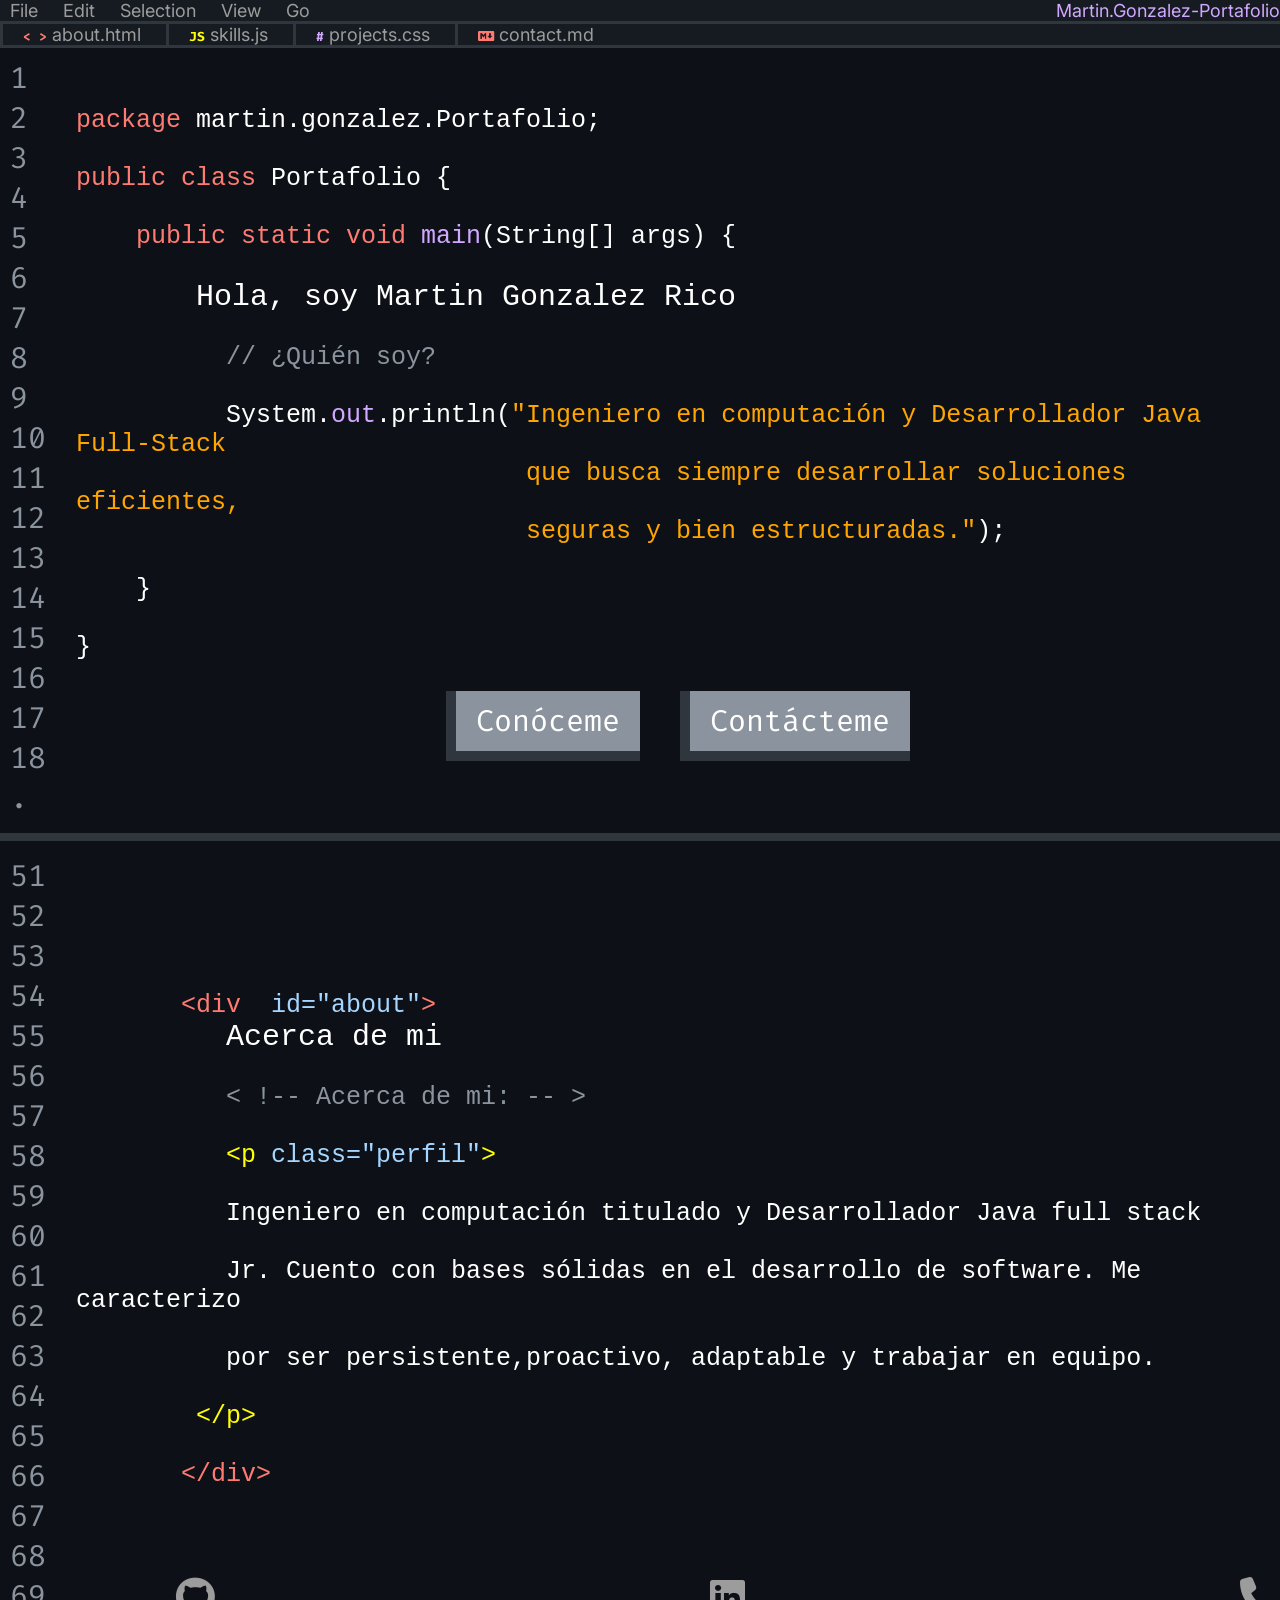
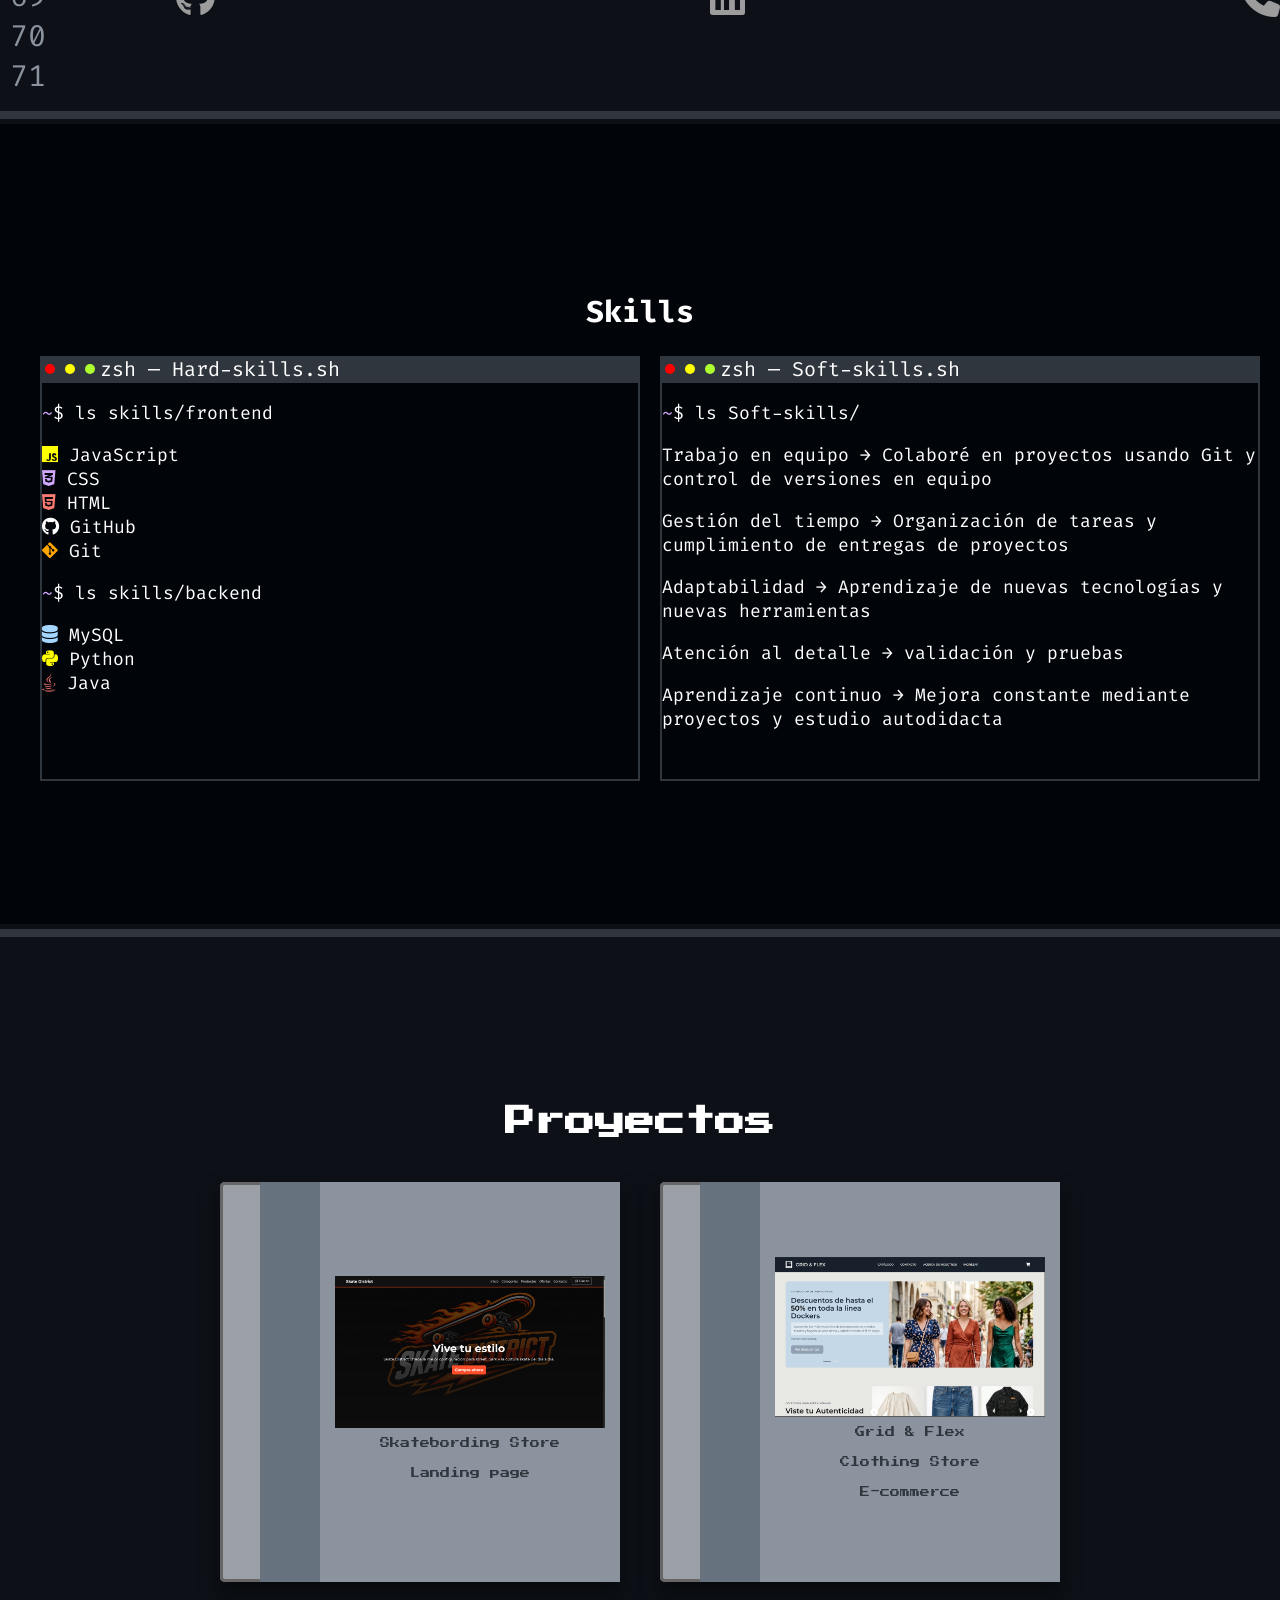
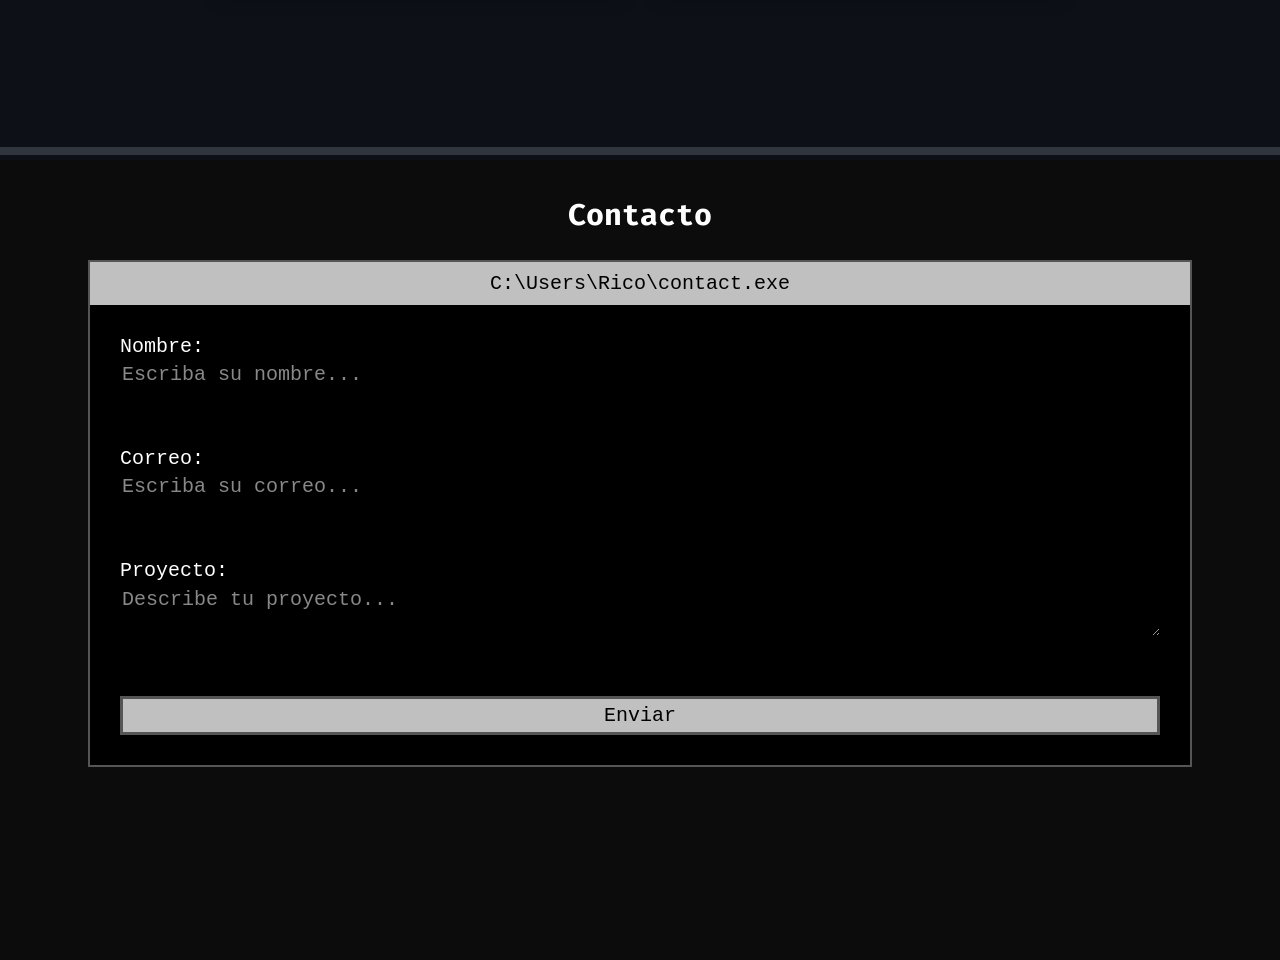
==== index.html @ 01960fcd "Link" ====
<!doctype html>
<html lang="en">

<head>
  <meta charset="UTF-8" />
  <meta name="viewport" content="width=device-width, initial-scale=1.0" />
  <title>Portafolio - Martin</title>
  <link href="https://fonts.googleapis.com/css2?family=Inter:wght@400;600&family=Fira+Code:wght@400;500&display=swap"
    rel="stylesheet" />
  <link href="https://fonts.googleapis.com/css2?family=Press+Start+2P&family=VT323&display=swap" rel="stylesheet" />
  <link rel="stylesheet" href="https://cdnjs.cloudflare.com/ajax/libs/font-awesome/6.5.0/css/all.min.css" />
  <link rel="stylesheet" href="CSS/styles.css" />
</head>

<body>
  <header>
    <div class="headerTop">
      <div class="header">
        <span> File </span>
        <span> Edit </span>
        <span> Selection </span>
        <span> View </span>
        <span> Go </span>
      </div>
      <div>
        <span class="name"> Martin.Gonzalez-Portafolio </span>
      </div>
    </div>
    <nav>
      <a href="#about"> <span class="reservadas">&lt &gt</span> about.html</a>
      <a href="#skill"> <span class="yellow">JS</span> skills.js</a>
      <a href="#project"> <span class="function">#</span> projects.css</a>
      <a href="#contact"><span class="reservadas"><i class="fa-brands fa-markdown"></i></span>
        contact.md</a>
    </nav>
  </header>
  <main>
    <!-- sección de acerca de mi -->
    <section class=" html">
      <div class="numero">
        1<br />2<br />3<br />4<br />5<br />6<br />7<br />8<br />9<br />10<br />11<br />12<br />13<br />14<br />15<br />16<br />17<br />18<br />.<br />
      </div>
      <div >
        <pre>


<span class="reservadas">package </span>martin.gonzalez.Portafolio;

<span class="reservadas">public class </span>Portafolio {

    <span class="reservadas">public static void</span><span class="function"> main</span>(String[] args) {

        <span class="titulo">Hola, soy Martin Gonzalez Rico</span>

          <span class="comentarios ">// ¿Quién soy?</span>

          System.<span class="function">out</span>.println(<span class="naranja">"Ingeniero en computación y Desarrollador Java Full-Stack 
                              que busca siempre desarrollar soluciones eficientes,
                              seguras y bien estructuradas."</span>);

    }
    
}
        </pre>
        <div class="btnContainer">
          <a href="#about" class="btn">Conóceme</a>
          <a href="#contact" class="btn">Contácteme</a>
        </div>
      </div>
    </section>
    <hr />
    <section id="about" class=" html">
      <div class="numero">
        51<br />52<br />53<br />54<br />55<br />56<br />57<br />58<br />59<br />60<br />61<br />62<br />63<br />64<br />65<br />66<br />67<br />68
        <br />69<br />70<br />71
      </div>
      <div >
        <pre>





      <span class="reservadas"> &ltdiv </span><span class="remarcados"> id="about"</span><span class="reservadas">&gt</span>
          <span class="titulo">Acerca de mi</span>

          <span class="comentarios ">&lt !-- Acerca de mi: -- &gt</span>

          <span class="yellow">&ltp</span> <span class="remarcados">class="perfil"</span><span class="yellow">&gt</span>

          Ingeniero en computación titulado y Desarrollador Java full stack

          Jr. Cuento con bases sólidas en el desarrollo de software. Me caracterizo 

          por ser persistente,proactivo, adaptable y trabajar en equipo.

        <span class="yellow">&lt/p&gt</span>

      <span class="reservadas"> &lt/div&gt</span></p>
      </pre>

        <div class="redSocial">
          <a href="https://github.com/MartinGR3" target="_blank"><i class="fa-brands fa-github"></i></a>
          <a href="https://www.linkedin.com/in/martin-gonzalez-rico/" target="_blank"><i class="fa-brands fa-linkedin"></i></a>
          <a href="#"><i class="fa-solid fa-phone"></i></a>
        </div>
      </div>
    </section>
    <hr />
    <section id="skill" class=" skills">
      <h2>Skills</h2>
      <div class="terminal">
        <div>
          <div class="pestaña">
            <div class="dot red"></div>
            <div class="dot yell"></div>
            <div class="dot green"></div>
            <p>zsh — Hard-skills.sh</p>
          </div>

          <div class="contenido">
            <p><span class="function">~</span>$ ls skills/frontend</p>
            <div>
              <i class="fa-brands fa-js yellow"></i> JavaScript <br />
              <i class="fa-brands fa-css3-alt function"></i> CSS <br />
              <i class="fa-brands fa-html5 reservadas"></i> HTML <br />
              <i class="fa-brands fa-github"></i> GitHub <br />
              <i class="fa-brands fa-git-alt naranja"></i> Git
            </div>

            <p><span class="function">~</span>$ ls skills/backend</p>
            <i class="fa-solid fa-database remarcados"></i> MySQL <br />
            <i class="fa-brands fa-python yellow"></i> Python <br />
            <i class="fa-brands fa-java reservadas"></i> Java
          </div>
        </div>

        <div>
          <div class="pestaña">
            <div class="dot red"></div>
            <div class="dot yell"></div>
            <div class="dot green"></div>
            <p>zsh — Soft-skills.sh</p>
          </div>
          <div class="contenido">
            <p><span class="function">~</span>$ ls Soft-skills/</p>
            <p>
              Trabajo en equipo → Colaboré en proyectos usando Git y control
              de versiones en equipo
            </p>
            <p>
              Gestión del tiempo → Organización de tareas y cumplimiento de
              entregas de proyectos
            </p>
            <p>
              Adaptabilidad → Aprendizaje de nuevas tecnologías y nuevas
              herramientas
            </p>
            <p>Atención al detalle → validación y pruebas</p>
            <p>
              Aprendizaje continuo → Mejora constante mediante proyectos y
              estudio autodidacta
            </p>
          </div>
        </div>
      </div>
    </section>
    <hr>
    <section id="project" class=" project">
      <h2>Proyectos</h2>
      <div class="cards">
        <a href="https://github.com/JulioSMorfin/hackathon_sala3.git" target="_blank" class="card">
          <div class="bloque"></div>
          <div class="bloque colorgris"></div>
          <div class="bloque bloquegris">
            <img src="pictures/Hackathon.png" alt="imagen de Hackathon" />
            <p>Skatebording Store</p>
            <p>Landing page</p>
          </div>
        </a>
        <a href="https://github.com/DanteSinencio/Grid-Flex-Clothing-Store.git" target="_blank" class="card">
          <div class="bloque"></div>
          <div class="bloque colorgris"></div>
          <div class="bloque bloquegris">
            <img src="pictures/GridFlex.png" alt="imagen de Hackathon" />
            <p>Grid & Flex</p>
            <p>Clothing Store</p>
            <p>E-commerce</p>
          </div>
        </a>
      </div>
    </section>
    <hr>
    <section id="contact" class="contacto">
      <h2>Contacto</h2>
      <form>
        <fieldset class="form">
          <div>
            <label for="nombre">Nombre:</label>
            <input type="text" placeholder="Escriba su nombre..." name="nombre" />
          </div>
          <div>
            <label for="correo">Correo:</label>
            <input type="email" name="correo" placeholder="Escriba su correo..." />
          </div>
          <div>
            <label for="proyectoinput">Proyecto:</label>
            <textarea name="proyectoinput" placeholder="Describe tu proyecto..."></textarea>
          </div>
          <div>
            <button type="submit" class="btn-terminal">Enviar</button>
          </div>
        </fieldset>
      </form>
    </section>
  </main>
</body>

</html>
---- CSS/styles.css ----
:root{
    --fondoPrincipal:#010409;
    --fondoEditor:#0d1117;
    --navegacion:#161b22;
    --bordes:#30363d;
    --acento:#58a6ff;
    --palabrasRemarcadas:#a5d6ff;
    --palabrasReservadas: #ff7b72;
    --funciones:#d2a8ff;
    --comentarios:#8b949e;
    --tipoVideojuego: 'Press Start 2P', cursive;
    --tipoConsola:'Fira Code', monospace;
}
html {
  box-sizing: border-box;
  font-size: 62.5%;
  scroll-behavior: smooth;
}
*,
*::before,
*::after {
  box-sizing: inherit;
}
body{
    background-color: var(--fondoPrincipal);
    font-family: 'Inter', sans-serif;
    margin: 0;
}

header{
    position: sticky;
    top: 0;           
    width: 100%;
    z-index: 1000;
    background-color: var(--navegacion);
    color: rgb(156, 156, 156);
    font-size: 1.8rem;

    animation: headerEntrada 0.6s ease;
}

@keyframes headerEntrada{
    from{
        opacity: 0;
        transform: translateY(-2rem);
    }
    to{
        opacity: 1;
        transform: translateY(0);
    }
}
a{
    color: rgb(156, 156, 156);
    text-decoration: none;
}
hr{
    border: none;
    height: 0.5rem;
    background-color: var(--bordes);
}
pre{
    font-size: 2.5rem;
    margin: 0;
    white-space: pre-wrap;   /* permite saltos de línea */
    word-break: break-word;  /* rompe palabras largas */
    overflow-x: auto;        /* scroll horizontal si es necesario */
}
nav{
    border-bottom:0.3rem solid var(--bordes) ;
}
nav a{
    padding: 0.3rem 2rem;
    border-left: 0.3rem solid var(--bordes);
    position: relative;
    transition: background 0.3s, color 0.3s;
}
nav a:hover{
    background-color: rgba(255,255,255,0.05);
    color: white;
}
nav a::after{
    content: "";
    position: absolute;
    left: 0;
    bottom: 0;
    width: 0%;
    height: 0.1rem;
    background-color: var(--funciones);
    transition: width 0.3s ease;
}
h2{
    font-size: 3rem;
}
nav a:hover::after{
    width: 100%;
}

main{
    background-color: var(--fondoEditor);
    font-family: var(--tipoConsola);
    color: white;
    margin-top: 0;
    font-size: 1rem;
}
img{
    width: 30rem;
    height: 30rem;
}
hr{
    background-color: var(--bordes);
    padding: 0.4rem;
}
.headerTop{
    display: flex;
    justify-content: space-between;
    border-bottom: 0.3rem solid var(--bordes);
}
.header span{
    padding: 1rem;
}
.name{
    color: var(--funciones);
}
nav .yellow,
nav .function,
nav .reservadas{
    font-family: var(--tipoConsola);
    font-weight: 800;
    font-size: 1.3rem;
}
.yellow{
    color: yellow;
}
.function{
    color: var(--funciones);
}
.reservadas{
    color: var(--palabrasReservadas);
}
.remarcados{
    color: var(--palabrasRemarcadas);
}
.comentarios{
    color: var(--comentarios);
}
.naranja{
    color: orange;
}
.dot { 
    width: 1rem; 
    height: 1rem; 
    border-radius: 50%;
    padding: 0.3rem; 
    margin: 0.5rem;
}
.red{
    background-color: red;
}
.yell{
    background-color: yellow;
}
.green{
    background-color: greenyellow;
}
.colorgris{
    background-color: #66727e;
}

.html{
    display: flex;
    font-family: var(--tipoConsola);
}
.numero{
    color: var(--comentarios);
    font-size: 3rem;
    padding: 1rem;
    margin: 0 2rem 0 0;
}
.project,
.skills,
.terminal{
    display: flex;
    align-items: center;
    justify-content: center;
}
.skills{
    background-color: var(--fondoPrincipal);
    flex-direction: column;
    height: 80rem;
}
.pestaña{
    display: flex;
    align-items: center; 
    font-size: 2rem;
    background-color: var(--bordes);
    width: 60rem;
    height: 2.5rem;
    margin-left: 2rem;
}
.contenido{
    font-size: 1.8rem;
    border: 0.2rem solid var(--bordes);
    width: 60rem;
    height: 40rem;
    margin-left: 2rem;
}
.titulo{
    font-size: 3rem;
}
.project p{
    color: var(--bordes);
}
.project{
    font-family: var(--tipoVideojuego);
    height: 80rem;
    flex-direction: column;
}
.bloque{
    width: 10%;
    height: 100%;
}
.colorgris {
    width: 15%;
}
.bloquegris img {
    width: 90%;
    height: auto;
    object-fit: cover;
}
.bloquegris{
    background-color: var(--comentarios);
        width: 75%;
    display: flex;
    flex-direction: column;
    align-items: center;
    justify-content: center;
}
.bloque p{
    font-size: 1rem;
    text-align: center;
}
.btnContainer{
    display: flex;
    justify-content: center;
}
.btn{
    margin: 0 2rem;
    font-size: 3rem;
    background-color: var(--comentarios);
    border-bottom:1rem solid var(--bordes);
    border-left: 1rem solid var(--bordes);
    color: white;
    padding: 1rem 2rem;
    text-decoration: none;
}
/* Contenedor general */
.contacto {
    display: flex;
    height: 80rem;
    flex-direction: column;
    align-items: center;
    background: #0c0c0c;
    padding: 1rem;
    margin: 0;
}

/* Ventana tipo CMD */
.form {
    background: #000;
    border: 0.2rem solid #555;
    width: 40rem;
    padding: 0;
    font-family: Consolas, monospace;
    margin: 0;
}

/* Barra superior tipo ventana */
.form::before {
    content: "C:\\Users\\Rico\\contact.exe";
    display: block;
    background: #c0c0c0;
    color: black;
    padding: 1rem 40rem;
    font-size: 2rem;
}

/* Contenido interno */
.form div {
    display: flex;
    flex-direction: column;
    padding: 3rem 3rem;
    margin: 0;
}

/* Labels como prompt */
.form label {
    color: #fff;
    font-size: 2rem;
    margin-bottom: 0.4rem;
}

/* Inputs */
.form input,
.form textarea {
    background: black;
    border: none;
    color: #fff;
    font-family: Consolas, monospace;
    font-size: 2rem;
    outline: none;
}

/* Cursor blanco */
.form input,
.form textarea {
    caret-color: #fff;
}

/* Placeholder gris */
.form input::placeholder,
.form textarea::placeholder {
    color: #888;
}

/* Botón estilo CMD */
.btn-terminal {
    background: #c0c0c0;
    color: black;
    border: 0.3rem solid #555;
    padding: 0.5rem 10rem;
    font-family: Consolas, monospace;
    cursor: pointer;
    font-size: 2rem;
  
}

/* Hover clásico */
.btn-terminal:hover {
    background: #a0a0a0;
}

.card {
    display: flex;
    width: min(50%, 40rem);
    aspect-ratio: 1 / 1; /* mantiene forma cuadrada */
    margin: 2rem;
    background-color: #9aa0a6;
    border-radius: 0.5rem;
    box-shadow: 
        inset 0 0 0 0.3rem #666,
        0 1rem 2rem rgba(0,0,0,0.5);
    transition: transform 0.3s ease, box-shadow 0.3s ease;
}

.card:hover {
    transform: translateY(-1rem) scale(1.02);
}

.cards{
    display: flex;
    justify-content: center;
}
.card div:nth-child(2){
    display: flex;
    flex-direction: column;
    align-items: center;
    justify-content: flex-start;
}

.redSocial{
    display: flex;
    font-size: 4rem;
    justify-content: space-between;
}
.redSocial a{
    margin-left: 10rem;
}
/* Tablets */
@media (max-width: 1024px) {

    .cards {
        flex-wrap: wrap;
    }

    .card {
        width: 55%;
        margin: 2rem auto;
    }

    .skills,
    .project,
    .contacto {
        height: auto;
        padding: 2rem 0;
    }

    .contenido,
    .pestaña {
        width: 90%;
    }
}

/* Celulares */
@media (max-width: 768px) {

    html {
        font-size: 55%;
    }

    nav {
        display: flex;
        flex-direction: column;
    }

    nav a {
        border-left: none;
        border-bottom: 0.2rem solid var(--bordes);
        text-align: center;
    }
    .contenido{
        font-size: 1.5rem;
    }

    .headerTop {
        flex-direction: column;
        align-items: center;
    }

    .cards {
        flex-direction: column;
        align-items: center;
    }

    .card {
        width: 40%;
        aspect-ratio: 1 / 1;
    }

    .bloque {
        width: 8%;
    }

    .colorgris {
        width: 12%;
    }

    .bloquegris {
        width: 80%;
    }

    img {
        width: 100%;
        height: auto;
    }

    .form {
        width: min(50%, 40rem);;
    }

    .form::before {
        padding: 1rem;
        font-size: 1.4rem;
        text-align: center;
    }

    .btn-terminal {
        width: 100%;
        padding: 1rem;
    }

    .redSocial {
        flex-direction: column;
        align-items: center;
    }

    .redSocial a {
        margin: 1rem 0;
    }
    pre {
        font-size: 1.4rem;
        padding: 1rem;
    }

    .numero {
        display: none; /* opcional: ocultar números en móvil */
    }
}

/* Pantallas muy pequeñas */
@media (max-width: 480px) {
    html {
        font-size: 50%;
    }

    h2 {
        font-size: 2.2rem;
    }
    .titulo {
        font-size: 2.2rem;
    }
}
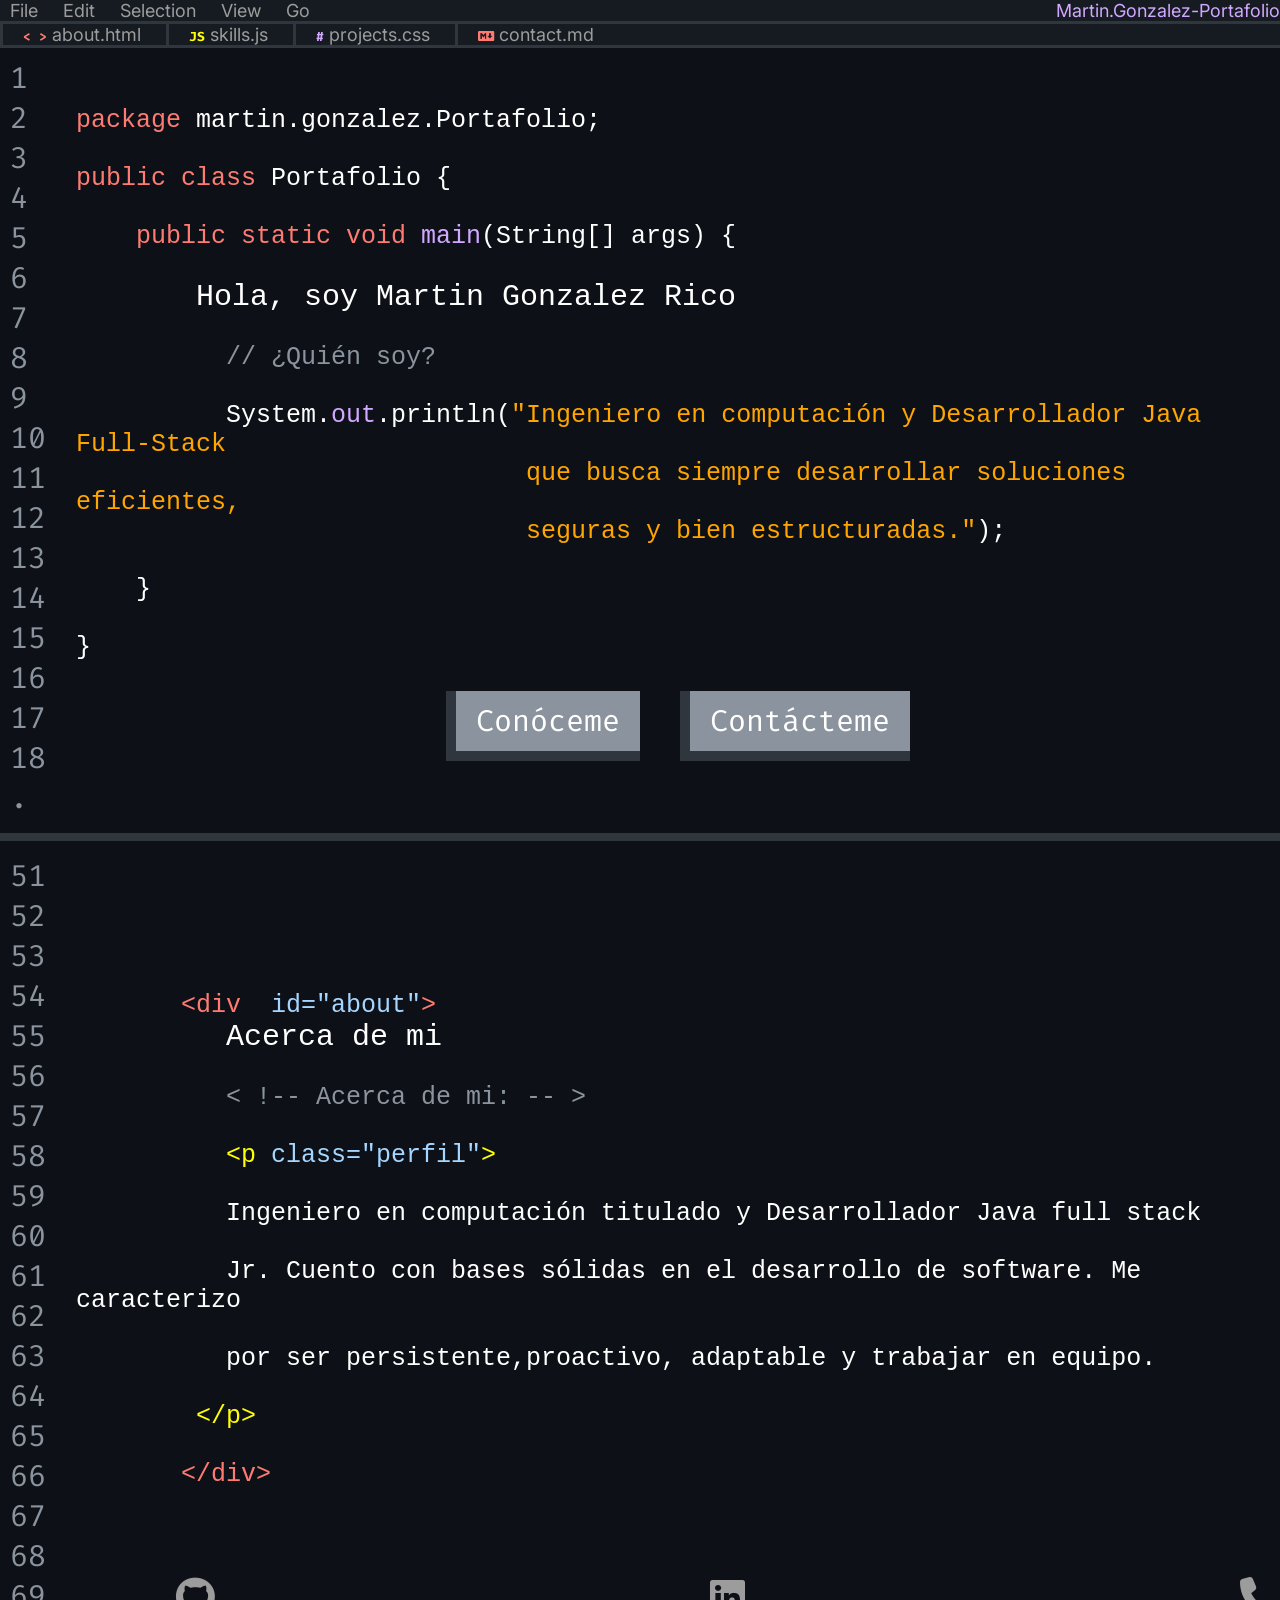
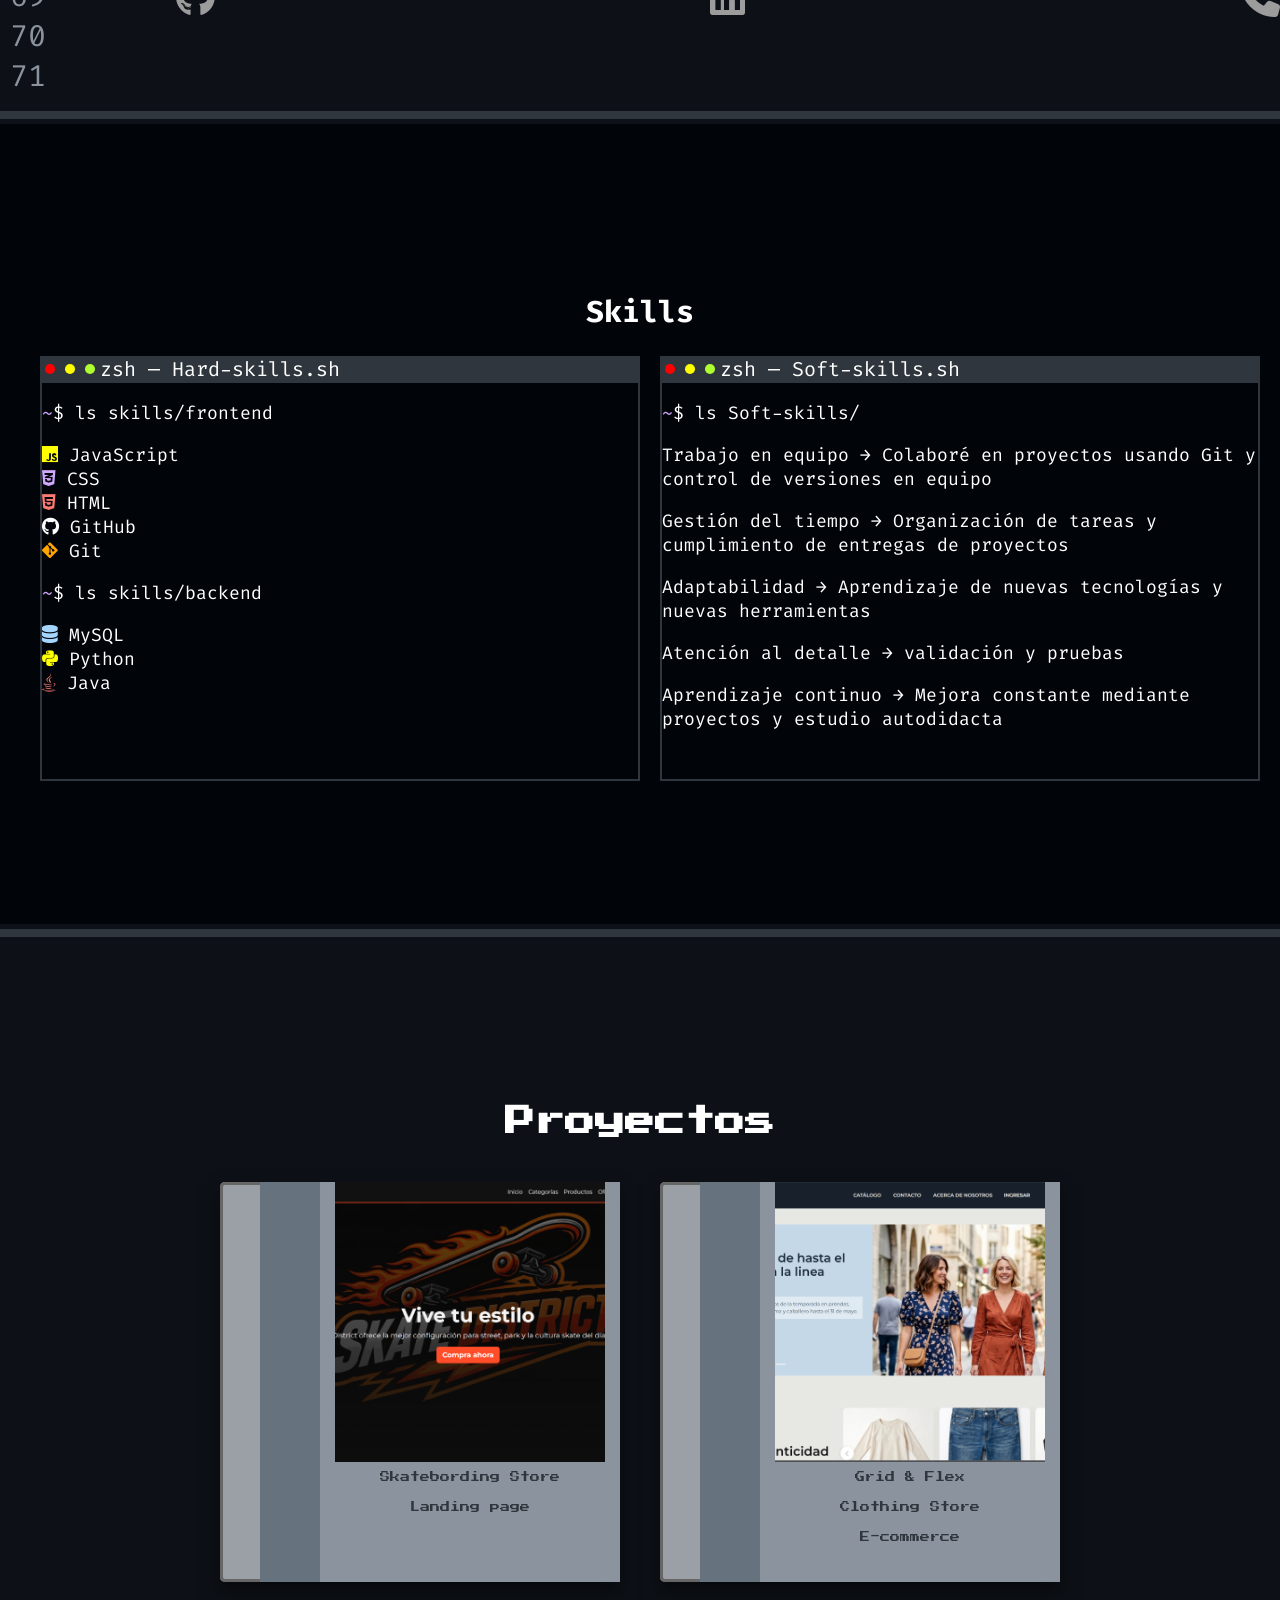
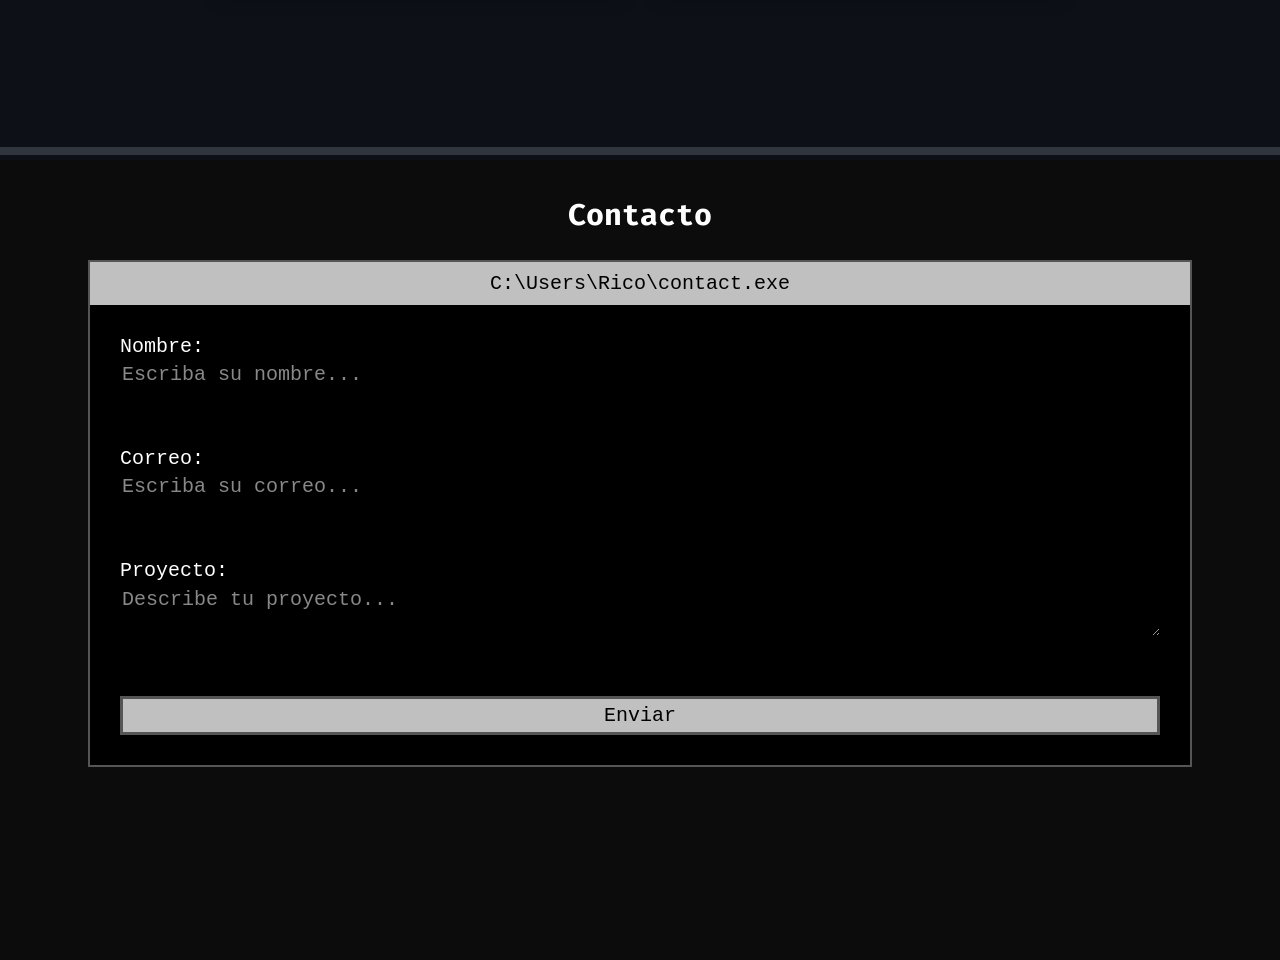
==== commit ad708bbe: "Correcciones en card" ====
--- a/index.html
+++ b/index.html
@@ -169,7 +169,7 @@
     <section id="project" class=" project">
       <h2>Proyectos</h2>
       <div class="cards">
-        <a href="https://github.com/JulioSMorfin/hackathon_sala3.git" target="_blank" class="card">
+        <a href="https://juliosmorfin.github.io/hackathon_sala3/" target="_blank" class="card">
           <div class="bloque"></div>
           <div class="bloque colorgris"></div>
           <div class="bloque bloquegris">
--- a/CSS/styles.css
+++ b/CSS/styles.css
@@ -102,10 +102,6 @@
     margin-top: 0;
     font-size: 1rem;
 }
-img{
-    width: 30rem;
-    height: 30rem;
-}
 hr{
     background-color: var(--bordes);
     padding: 0.4rem;
@@ -224,16 +220,16 @@
 }
 .bloquegris img {
     width: 90%;
-    height: auto;
+    height: 70%;
     object-fit: cover;
 }
 .bloquegris{
     background-color: var(--comentarios);
-        width: 75%;
+    width: 75%;
     display: flex;
     flex-direction: column;
     align-items: center;
-    justify-content: center;
+    justify-content: flex-start; 
 }
 .bloque p{
     font-size: 1rem;
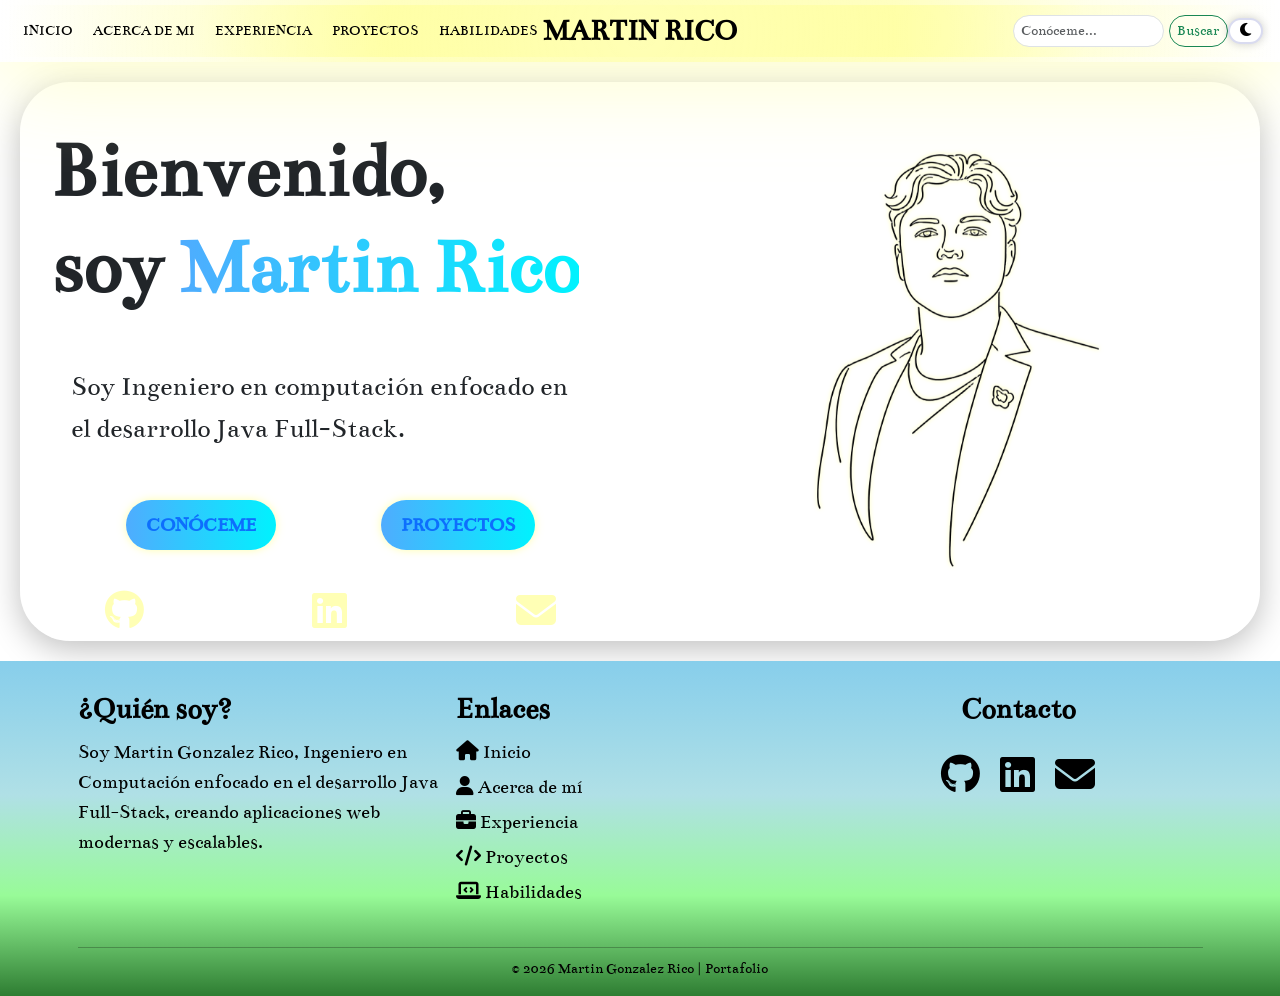
==== commit 63a3cef5: "Portafolio dia-Noche" ====
--- a/index.html
+++ b/index.html
@@ -4,216 +4,392 @@
 <head>
   <meta charset="UTF-8" />
   <meta name="viewport" content="width=device-width, initial-scale=1.0" />
-  <title>Portafolio - Martin</title>
-  <link href="https://fonts.googleapis.com/css2?family=Inter:wght@400;600&family=Fira+Code:wght@400;500&display=swap"
-    rel="stylesheet" />
-  <link href="https://fonts.googleapis.com/css2?family=Press+Start+2P&family=VT323&display=swap" rel="stylesheet" />
-  <link rel="stylesheet" href="https://cdnjs.cloudflare.com/ajax/libs/font-awesome/6.5.0/css/all.min.css" />
-  <link rel="stylesheet" href="CSS/styles.css" />
+  <title>Martin Rico</title>
+  <link rel="icon" href="pictures/logo.svg" type="image/svg+xml">
+  <link href="https://cdn.jsdelivr.net/npm/bootstrap@5.3.3/dist/css/bootstrap.min.css" rel="stylesheet"
+    integrity="sha384-QWTKZyjpPEjISv5WaRU9OFeRpok6YctnYmDr5pNlyT2bRjXh0JMhjY6hW+ALEwIH" crossorigin="anonymous">
+  <link
+    href="https://fonts.googleapis.com/css2?family=Bentham&family=Bodoni+Moda+SC:ital,opsz,wght@0,6..96,400..900;1,6..96,400..900&display=swap"
+    rel="stylesheet">
+
+  <link rel="stylesheet" href="CSS/styles.css">
+  <link rel="stylesheet" href="https://cdnjs.cloudflare.com/ajax/libs/font-awesome/6.5.0/css/all.min.css">
+
 </head>
 
 <body>
-  <header>
-    <div class="headerTop">
-      <div class="header">
-        <span> File </span>
-        <span> Edit </span>
-        <span> Selection </span>
-        <span> View </span>
-        <span> Go </span>
-      </div>
-      <div>
-        <span class="name"> Martin.Gonzalez-Portafolio </span>
-      </div>
+  <nav class="navbar navbar-expand-lg">
+    <div class="container-fluid">
+
+      <a class="navbar-brand d-lg-none" href="#">M R</a>
+
+      <button class="navbar-toggler" type="button" data-bs-toggle="collapse" data-bs-target="#navbarSupportedContent">
+        <span class="navbar-toggler-icon"></span>
+      </button>
+
+      <div class="collapse navbar-collapse" id="navbarSupportedContent">
+
+        <ul class="navbar-nav me-auto mb-2 mb-lg-0">
+          <li class="nav-item"><a class="nav-link" href="#carouselCards" data-bs-slide-to="0">Inicio</a></li>
+          <li class="nav-item"><a class="nav-link" href="#carouselCards" data-bs-slide-to="1">Acerca de mi</a></li>
+          <li class="nav-item"><a class="nav-link" href="#carouselCards" data-bs-slide-to="2">Experiencia</a></li>
+          <li class="nav-item"><a class="nav-link" href="#carouselCards" data-bs-slide-to="3">Proyectos</a></li>
+          <li class="nav-item"><a class="nav-link" href="#carouselCards" data-bs-slide-to="4">Habilidades</a></li>
+        </ul>
+
+        <a class="navbar-brand position-absolute start-50 translate-middle-x d-none d-lg-block" href="index.html">
+          Martin Rico
+        </a>
+
+        <form id="formularioNav" class="d-flex">
+          <input id="buscador" class="form-control me-2" type="search" placeholder="Conóceme..." />
+          <button type="button" onclick="buscar()" class="btn btn-outline-success">Buscar</button>
+        </form>
+        <button id="DiaNoche"  onclick="cambiarFondo()" class="day-night"><i class="fa-solid fa-moon"></i></i></button>
+      </div>
+
     </div>
-    <nav>
-      <a href="#about"> <span class="reservadas">&lt &gt</span> about.html</a>
-      <a href="#skill"> <span class="yellow">JS</span> skills.js</a>
-      <a href="#project"> <span class="function">#</span> projects.css</a>
-      <a href="#contact"><span class="reservadas"><i class="fa-brands fa-markdown"></i></span>
-        contact.md</a>
-    </nav>
-  </header>
+  </nav>
   <main>
-    <!-- sección de acerca de mi -->
-    <section class=" html">
-      <div class="numero">
-        1<br />2<br />3<br />4<br />5<br />6<br />7<br />8<br />9<br />10<br />11<br />12<br />13<br />14<br />15<br />16<br />17<br />18<br />.<br />
-      </div>
-      <div >
-        <pre>
-
-
-<span class="reservadas">package </span>martin.gonzalez.Portafolio;
-
-<span class="reservadas">public class </span>Portafolio {
-
-    <span class="reservadas">public static void</span><span class="function"> main</span>(String[] args) {
-
-        <span class="titulo">Hola, soy Martin Gonzalez Rico</span>
-
-          <span class="comentarios ">// ¿Quién soy?</span>
-
-          System.<span class="function">out</span>.println(<span class="naranja">"Ingeniero en computación y Desarrollador Java Full-Stack 
-                              que busca siempre desarrollar soluciones eficientes,
-                              seguras y bien estructuradas."</span>);
-
-    }
-    
-}
-        </pre>
-        <div class="btnContainer">
-          <a href="#about" class="btn">Conóceme</a>
-          <a href="#contact" class="btn">Contácteme</a>
-        </div>
-      </div>
-    </section>
+    <video   autoplay muted loop playsinline class="bg-video">
+      <source id="videoSource" src="pictures/Dia.mp4" type="video/mp4">
+    </video>
+
+    <div id="carouselCards" class="carousel slide">
+
+      <div class="carousel-inner">
+
+        <!-- Inicio -->
+        <div class="carousel-item active">
+          <section class="card-glass grid">
+            <div>
+              <h1 class="title">Bienvenido, <br> soy <span  class="gradient-text">Martin Rico</span></h1>
+              <p class="p">Soy Ingeniero en computación enfocado en el desarrollo Java Full-Stack.</p>
+              <div style="display: flex; justify-content: space-evenly;">
+                <a class="btn-card" href="#carouselCards" data-bs-slide-to="1">Conóceme</a>
+                <a class="btn-card" href="#carouselCards" data-bs-slide-to="3">Proyectos</a>
+              </div>
+              <div class="icons">
+                <a href="https://github.com/MartinGR3" target="_blank"><i class="fa-brands fa-github"></i></a>
+                <a href="https://www.linkedin.com/in/martin-gonzalez-rico/" target="_blank"><i class="fa-brands fa-linkedin"></i></a>
+                <a href="mailto:martin.gonzalez.rico@gmail.com?subject=Hola%20Martin&body=Quiero%20contactarte"
+                  target="_blank"><i class="fa-solid fa-envelope"></i></i></a>
+              </div>
+            </div>
+            <img class="imagen" style="  grid-column: 2;" src="pictures/foto.png">
+          </section>
+        </div>
+
+        <!-- Acerca de mi -->
+        <div class="carousel-item">
+          <section class="card-glass grid">
+            <div class="flexColumn">
+              <img class="imagen2" src="pictures/about.png" alt="imagen de ejemplo">
+              <a class="btn-card" style="width: 50%; margin: 5rem;" href="Martin Gonzalez Rico (1).pdf"
+                target="_blank">Saber más..</a>
+            </div>
+
+            <div style=" grid-column: 2;">
+              <h2 class="title">Acerca de mi</h2>
+              <p class="p">
+                Soy Ingeniero en Computación con enfoque en desarrollo Full-Stack, especialmente con Java en el backend.
+                Durante mi formación he trabajado con tecnologías como Java, Python, bases de datos SQL y desarrollo
+                frontend con JavaScript.
+              </p>
+              <p class="p">
+                Me interesa construir programas funcionales y seguros, y actualmente estoy fortaleciendo mis
+                conocimientos en arquitectura de software.
+
+              </p>
+            </div>
+          </section>
+        </div>
+
+        <!-- Experiencia -->
+        <div class="carousel-item">
+          <section class="card-glass" style="">
+            <div class="flexColumn">
+              <h2 class="title">Experiencia y Formación</h2>
+              <div class="flexRow" style="margin-bottom: 5rem;">
+                <div class="flexColumn">
+                  <h1>Experiencia</h1>
+                  <div class="card bg-transparente" style="width: 60%; border-radius: 2rem; text-align: center;">
+                    <h2>Bootcamp de Java Full Stack</h2>
+                    <div class="flexColumn">
+                      <h3>Generation México</h3>
+                      <h4>Febrero 2026 - Mayo 2026</h4>
+                      <p class="card-text">
+                        Capacitación intensiva en desarrollo de aplicaciones web full stack, incluyendo construcción de
+                        APIs REST con Java y Spring Boot, desarrollo de interfaces con HTML, CSS y JavaScript,
+                        integración de frontend y backend, manejo de bases de datos y uso de herramientas de control de
+                        versiones como Git y GitHub..</p>
+                      <img src="pictures/Generation_Mexico.webp" alt="Imagen de Generation"
+                        style="width: 30%; justify-content: center;">
+                    </div>
+                  </div>
+                </div>
+                <div class="flexColumn">
+                  <h1>Formación</h1>
+                  <div class="card bg-transparente" style="width: 60%; border-radius: 2rem; text-align: center;">
+                    <h2>Ingeniería en Computación</h2>
+                    <div class="flex-column">
+                      <h3>Universidad Nacional Autónoma de México (UNAM) <br> Facultad de Ingeniería</h3>
+                      <h4>Febrero 2021 - Octubre 2025</h4>
+                      <p class="card-text">
+                        Formación en desarrollo de software, redes y sistemas distribuidos, con énfasis en diseño e
+                        implementación de aplicaciones. Desarrollo de proyectos académicos utilizando lenguajes como
+                        Java y Python, manejo de bases de datos relacionales y aplicación de metodologías ágiles como
+                        Scrum en entornos colaborativos.
+                      </p>
+                      <img src="pictures/FI2.png" alt="Facultad de Ingeniería" style="width: 20%;">
+                    </div>
+                  </div>
+                </div>
+              </div>
+            </div>
+          </section>
+        </div>
+
+        <!-- Proyectos -->
+        <div class="carousel-item">
+          <section class="card-glass">
+            <div class="flexColumn">
+              <h1 class="title">Proyectos</h1>
+              <div class="flexRow">
+                <div class="card text-bg-dark">
+                  <img src="pictures/Hackathon.png" class="card-img" alt="imagen del Hackathon">
+                  <div class="card-img-overlay d-flex flex-column justify-content-end">
+                    <h5 class="card-title">Skate District</h5>
+                    <p class="card-text">
+                      Participación en la creación de una Landing Page con la colaboración de un equipo de 5
+                      desarrolladores.
+                    </p>
+                    <a href="https://juliosmorfin.github.io/hackathon_sala3/" class="card-text" target="_blank"><small>Ver pagina...</small></a>
+                  </div>
+                </div>
+                <div class="card">
+                  <img src="pictures/GridFlex.png" class="card-img" alt="imagen del Ecommerce">
+                  <div class="card-img-overlay d-flex flex-column justify-content-end">
+                    <h5 class="card-title">Grind & Flex</h5>
+                    <p class="card-text">
+                      Participación en la creación de una Ecommerce con la colaboración de un equipo de 10
+                      desarrolladores.
+                    </p>
+                    <a href="https://juliosmorfin.github.io/hackathon_sala3/" class="card-text"
+                      style="text-decoration: none;"><small>Ver pagina...</small></a>
+                  </div>
+                </div>
+              </div>
+            </div>
+          </section>
+        </div>
+
+        <!-- habilidades -->
+        <div class="carousel-item">
+          <section class="card-glass">
+            <div>
+              <h1 class="title">Habilidades</h1>
+
+              <h3 class="subtitle"> Hard Skills</h3>
+              <div class="icons">
+                <div class="icon-item" style="flex-direction: column;">
+                  <i class="fa-brands fa-css3-alt"></i>
+                  <span>CSS</span>
+                </div>
+
+                <div class="icon-item">
+                  <i class="fa-brands fa-html5"></i>
+                  <span>HTML</span>
+                </div>
+
+                <div class="icon-item">
+                  <i class="fa-brands fa-java"></i>
+                  <span>Java</span>
+                </div>
+
+                <div class="icon-item">
+                  <i class="fa-solid fa-c"></i>
+                  <span>C</span>
+                </div>
+
+                <div class="icon-item">
+                  <i class="fa-brands fa-js"></i>
+                  <span>JavaScript</span>
+                </div>
+
+                <div class="icon-item">
+                  <i class="fa-brands fa-github"></i>
+                  <span>GitHub</span>
+                </div>
+
+                <div class="icon-item">
+                  <i class="fa-brands fa-git-alt"></i>
+                  <span>Git</span>
+                </div>
+
+                <div class="icon-item">
+                  <i class="fa-brands fa-bootstrap"></i>
+                  <span>Bootstrap</span>
+                </div>
+              </div>
+              <br>
+              <h3 class="subtitle">Solf Skills</h3>
+              <div class="container" style="margin: 2rem;">
+                <div class="container">
+                  <div class="row g-2"> 
+
+                    <div class="col-6 col-md-3">
+                      <div class="card soft-card h-100">
+                        <div class="card-body">
+                          <h5 class="card-title">Trabajo en equipo</h5>
+                          <p class="card-text">Capacidad para colaborar con otros desarrolladores.</p>
+                        </div>
+                      </div>
+                    </div>
+
+                    <div class="col-6 col-md-3">
+                      <div class="card soft-card h-100">
+                        <div class="card-body">
+                          <h5 class="card-title">Adaptabilidad</h5>
+                          <p class="card-text">Facilidad para aprender nuevas tecnologías.</p>
+                        </div>
+                      </div>
+                    </div>
+
+                    <div class="col-6 col-md-3">
+                      <div class="card soft-card h-100">
+                        <div class="card-body">
+                          <h5 class="card-title">Persistencia</h5>
+                          <p class="card-text">Resolución de problemas sin rendirse.</p>
+                        </div>
+                      </div>
+                    </div>
+
+                    <div class="col-6 col-md-3">
+                      <div class="card soft-card h-100">
+                        <div class="card-body">
+                          <h5 class="card-title">Mentalidad de crecimiento</h5>
+                          <p class="card-text">Aprendizaje continuo.</p>
+                        </div>
+                      </div>
+                    </div>
+
+                    <div class="col-6 col-md-3">
+                      <div class="card soft-card h-100">
+                        <div class="card-body">
+                          <h5 class="card-title">Resolución de problemas</h5>
+                          <p class="card-text">Análisis y solución eficiente.</p>
+                        </div>
+                      </div>
+                    </div>
+
+                    <div class="col-6 col-md-3">
+                      <div class="card soft-card h-100">
+                        <div class="card-body">
+                          <h5 class="card-title">Proactividad</h5>
+                          <p class="card-text">Iniciativa y mejora continua.</p>
+                        </div>
+                      </div>
+                    </div>
+
+                    <div class="col-6 col-md-3">
+                      <div class="card soft-card h-100">
+                        <div class="card-body">
+                          <h5 class="card-title">Atención al detalle</h5>
+                          <p class="card-text">Calidad y precisión en el trabajo.</p>
+                        </div>
+                      </div>
+                    </div>
+
+                    <div class="col-6 col-md-3">
+                      <div class="card soft-card h-100">
+                        <div class="card-body">
+                          <h5 class="card-title">Creatividad</h5>
+                          <p class="card-text">Soluciones innovadoras.</p>
+                        </div>
+                      </div>
+                    </div>
+
+                  </div>
+                </div>
+              </div>
+            </div>
+          </section>
+        </div>
+
+      </div>
+
+      <!-- BOTONES -->
+      <button class="carousel-control-prev" type="button" data-bs-target="#carouselCards" data-bs-slide="prev">
+        <span class="carousel-control-prev-icon"></span>
+      </button>
+
+      <button class="carousel-control-next" type="button" data-bs-target="#carouselCards" data-bs-slide="next">
+        <span class="carousel-control-next-icon"></span>
+      </button>
+
+    </div>
+
+  </main>
+  <footer class="footer mt-auto pt-5 pb-4">
+  <div class="container">
+    <div class="row">
+
+      <!-- Sobre mí -->
+      <div class="col-md-4 mb-4">
+        <h4 class="footer-title">¿Quién soy?</h4>
+        <p class="footer-text">
+          Soy Martin Gonzalez Rico, Ingeniero en Computación enfocado en el desarrollo Java Full-Stack,
+          creando aplicaciones web modernas y escalables.
+        </p>
+      </div>
+
+      <!-- Enlaces -->
+      <div class="col-md-4 mb-4">
+        <h4 class="footer-title">Enlaces</h4>
+        <ul class="list-unstyled footer-links">
+          <li><a href="#carouselCards" data-bs-slide-to="0"><i class="fa-solid fa-house"></i> Inicio</a></li>
+          <li><a href="#carouselCards" data-bs-slide-to="1"><i class="fa-solid fa-user"></i> Acerca de mí</a></li>
+          <li><a href="#carouselCards" data-bs-slide-to="2"><i class="fa-solid fa-briefcase"></i> Experiencia</a></li>
+          <li><a href="#carouselCards" data-bs-slide-to="3"><i class="fa-solid fa-code"></i> Proyectos</a></li>
+          <li><a href="#carouselCards" data-bs-slide-to="4"><i class="fa-solid fa-laptop-code"></i> Habilidades</a></li>
+        </ul>
+      </div>
+
+      <!-- Contacto -->
+      <div class="col-md-4 mb-4 text-center">
+        <h4 class="footer-title">Contacto</h4>
+
+        <div class="footer-icons">
+          <a href="https://github.com/MartinGR3" target="_blank">
+            <i class="fa-brands fa-github"></i>
+          </a>
+
+          <a href="https://www.linkedin.com/in/martin-gonzalez-rico/" target="_blank">
+            <i class="fa-brands fa-linkedin"></i>
+          </a>
+
+          <a href="mailto:martin.gonzalez.rico@gmail.com">
+            <i class="fa-solid fa-envelope"></i>
+          </a>
+        </div>
+      </div>
+
+    </div>
+
     <hr />
-    <section id="about" class=" html">
-      <div class="numero">
-        51<br />52<br />53<br />54<br />55<br />56<br />57<br />58<br />59<br />60<br />61<br />62<br />63<br />64<br />65<br />66<br />67<br />68
-        <br />69<br />70<br />71
-      </div>
-      <div >
-        <pre>
-
-
-
-
-
-      <span class="reservadas"> &ltdiv </span><span class="remarcados"> id="about"</span><span class="reservadas">&gt</span>
-          <span class="titulo">Acerca de mi</span>
-
-          <span class="comentarios ">&lt !-- Acerca de mi: -- &gt</span>
-
-          <span class="yellow">&ltp</span> <span class="remarcados">class="perfil"</span><span class="yellow">&gt</span>
-
-          Ingeniero en computación titulado y Desarrollador Java full stack
-
-          Jr. Cuento con bases sólidas en el desarrollo de software. Me caracterizo 
-
-          por ser persistente,proactivo, adaptable y trabajar en equipo.
-
-        <span class="yellow">&lt/p&gt</span>
-
-      <span class="reservadas"> &lt/div&gt</span></p>
-      </pre>
-
-        <div class="redSocial">
-          <a href="https://github.com/MartinGR3" target="_blank"><i class="fa-brands fa-github"></i></a>
-          <a href="https://www.linkedin.com/in/martin-gonzalez-rico/" target="_blank"><i class="fa-brands fa-linkedin"></i></a>
-          <a href="#"><i class="fa-solid fa-phone"></i></a>
-        </div>
-      </div>
-    </section>
-    <hr />
-    <section id="skill" class=" skills">
-      <h2>Skills</h2>
-      <div class="terminal">
-        <div>
-          <div class="pestaña">
-            <div class="dot red"></div>
-            <div class="dot yell"></div>
-            <div class="dot green"></div>
-            <p>zsh — Hard-skills.sh</p>
-          </div>
-
-          <div class="contenido">
-            <p><span class="function">~</span>$ ls skills/frontend</p>
-            <div>
-              <i class="fa-brands fa-js yellow"></i> JavaScript <br />
-              <i class="fa-brands fa-css3-alt function"></i> CSS <br />
-              <i class="fa-brands fa-html5 reservadas"></i> HTML <br />
-              <i class="fa-brands fa-github"></i> GitHub <br />
-              <i class="fa-brands fa-git-alt naranja"></i> Git
-            </div>
-
-            <p><span class="function">~</span>$ ls skills/backend</p>
-            <i class="fa-solid fa-database remarcados"></i> MySQL <br />
-            <i class="fa-brands fa-python yellow"></i> Python <br />
-            <i class="fa-brands fa-java reservadas"></i> Java
-          </div>
-        </div>
-
-        <div>
-          <div class="pestaña">
-            <div class="dot red"></div>
-            <div class="dot yell"></div>
-            <div class="dot green"></div>
-            <p>zsh — Soft-skills.sh</p>
-          </div>
-          <div class="contenido">
-            <p><span class="function">~</span>$ ls Soft-skills/</p>
-            <p>
-              Trabajo en equipo → Colaboré en proyectos usando Git y control
-              de versiones en equipo
-            </p>
-            <p>
-              Gestión del tiempo → Organización de tareas y cumplimiento de
-              entregas de proyectos
-            </p>
-            <p>
-              Adaptabilidad → Aprendizaje de nuevas tecnologías y nuevas
-              herramientas
-            </p>
-            <p>Atención al detalle → validación y pruebas</p>
-            <p>
-              Aprendizaje continuo → Mejora constante mediante proyectos y
-              estudio autodidacta
-            </p>
-          </div>
-        </div>
-      </div>
-    </section>
-    <hr>
-    <section id="project" class=" project">
-      <h2>Proyectos</h2>
-      <div class="cards">
-        <a href="https://juliosmorfin.github.io/hackathon_sala3/" target="_blank" class="card">
-          <div class="bloque"></div>
-          <div class="bloque colorgris"></div>
-          <div class="bloque bloquegris">
-            <img src="pictures/Hackathon.png" alt="imagen de Hackathon" />
-            <p>Skatebording Store</p>
-            <p>Landing page</p>
-          </div>
-        </a>
-        <a href="https://github.com/DanteSinencio/Grid-Flex-Clothing-Store.git" target="_blank" class="card">
-          <div class="bloque"></div>
-          <div class="bloque colorgris"></div>
-          <div class="bloque bloquegris">
-            <img src="pictures/GridFlex.png" alt="imagen de Hackathon" />
-            <p>Grid & Flex</p>
-            <p>Clothing Store</p>
-            <p>E-commerce</p>
-          </div>
-        </a>
-      </div>
-    </section>
-    <hr>
-    <section id="contact" class="contacto">
-      <h2>Contacto</h2>
-      <form>
-        <fieldset class="form">
-          <div>
-            <label for="nombre">Nombre:</label>
-            <input type="text" placeholder="Escriba su nombre..." name="nombre" />
-          </div>
-          <div>
-            <label for="correo">Correo:</label>
-            <input type="email" name="correo" placeholder="Escriba su correo..." />
-          </div>
-          <div>
-            <label for="proyectoinput">Proyecto:</label>
-            <textarea name="proyectoinput" placeholder="Describe tu proyecto..."></textarea>
-          </div>
-          <div>
-            <button type="submit" class="btn-terminal">Enviar</button>
-          </div>
-        </fieldset>
-      </form>
-    </section>
-  </main>
+
+    <!-- Copyright -->
+    <div class="text-center">
+      <p class="mb-0">© 2026 Martin Gonzalez Rico | Portafolio</p>
+    </div>
+  </div>
+</footer>
+  <script src="https://cdn.jsdelivr.net/npm/bootstrap@5.3.3/dist/js/bootstrap.bundle.min.js"
+    integrity="sha384-YvpcrYf0tY3lHB60NNkmXc5s9fDVZLESaAA55NDzOxhy9GkcIdslK1eN7N6jIeHz"
+    crossorigin="anonymous"></script>
+
+  <script src="Js/script.js"> </script>
 </body>
 
 </html>
--- a/CSS/styles.css
+++ b/CSS/styles.css
@@ -1,497 +1,338 @@
+/* Plantilla de fuentes y colores */
 :root{
-    --fondoPrincipal:#010409;
-    --fondoEditor:#0d1117;
-    --navegacion:#161b22;
-    --bordes:#30363d;
-    --acento:#58a6ff;
-    --palabrasRemarcadas:#a5d6ff;
-    --palabrasReservadas: #ff7b72;
-    --funciones:#d2a8ff;
-    --comentarios:#8b949e;
-    --tipoVideojuego: 'Press Start 2P', cursive;
-    --tipoConsola:'Fira Code', monospace;
-}
+    --font: "Bentham", serif;
+}
+/* Etiquetas */
 html {
   box-sizing: border-box;
   font-size: 62.5%;
-  scroll-behavior: smooth;
 }
 *,
-*::before,
-*::after {
+*:before,
+*:after {
   box-sizing: inherit;
 }
-body{
-    background-color: var(--fondoPrincipal);
-    font-family: 'Inter', sans-serif;
-    margin: 0;
-}
-
-header{
-    position: sticky;
-    top: 0;           
-    width: 100%;
-    z-index: 1000;
-    background-color: var(--navegacion);
-    color: rgb(156, 156, 156);
-    font-size: 1.8rem;
-
-    animation: headerEntrada 0.6s ease;
-}
-
-@keyframes headerEntrada{
-    from{
-        opacity: 0;
-        transform: translateY(-2rem);
-    }
-    to{
-        opacity: 1;
-        transform: translateY(0);
-    }
+body {
+  font-family: var(--font);
+  font-size: 1.5rem;
+  display: flex;
+  flex-direction: column;
+  min-height: 100vh;
+}
+.textNight{
+  color: white;
+}
+
+nav{
+  font-size: 1.5rem;
 }
 a{
-    color: rgb(156, 156, 156);
     text-decoration: none;
 }
-hr{
-    border: none;
-    height: 0.5rem;
-    background-color: var(--bordes);
-}
-pre{
-    font-size: 2.5rem;
-    margin: 0;
-    white-space: pre-wrap;   /* permite saltos de línea */
-    word-break: break-word;  /* rompe palabras largas */
-    overflow-x: auto;        /* scroll horizontal si es necesario */
-}
-nav{
-    border-bottom:0.3rem solid var(--bordes) ;
-}
-nav a{
-    padding: 0.3rem 2rem;
-    border-left: 0.3rem solid var(--bordes);
-    position: relative;
-    transition: background 0.3s, color 0.3s;
-}
-nav a:hover{
-    background-color: rgba(255,255,255,0.05);
-    color: white;
-}
-nav a::after{
-    content: "";
-    position: absolute;
-    left: 0;
-    bottom: 0;
-    width: 0%;
-    height: 0.1rem;
-    background-color: var(--funciones);
-    transition: width 0.3s ease;
-}
-h2{
-    font-size: 3rem;
-}
-nav a:hover::after{
-    width: 100%;
-}
-
-main{
-    background-color: var(--fondoEditor);
-    font-family: var(--tipoConsola);
-    color: white;
-    margin-top: 0;
-    font-size: 1rem;
-}
-hr{
-    background-color: var(--bordes);
-    padding: 0.4rem;
-}
-.headerTop{
-    display: flex;
-    justify-content: space-between;
-    border-bottom: 0.3rem solid var(--bordes);
-}
-.header span{
-    padding: 1rem;
-}
-.name{
-    color: var(--funciones);
-}
-nav .yellow,
-nav .function,
-nav .reservadas{
-    font-family: var(--tipoConsola);
-    font-weight: 800;
-    font-size: 1.3rem;
-}
-.yellow{
-    color: yellow;
-}
-.function{
-    color: var(--funciones);
-}
-.reservadas{
-    color: var(--palabrasReservadas);
-}
-.remarcados{
-    color: var(--palabrasRemarcadas);
-}
-.comentarios{
-    color: var(--comentarios);
-}
-.naranja{
-    color: orange;
-}
-.dot { 
-    width: 1rem; 
-    height: 1rem; 
-    border-radius: 50%;
-    padding: 0.3rem; 
-    margin: 0.5rem;
-}
-.red{
-    background-color: red;
-}
-.yell{
-    background-color: yellow;
-}
-.green{
-    background-color: greenyellow;
-}
-.colorgris{
-    background-color: #66727e;
-}
-
-.html{
-    display: flex;
-    font-family: var(--tipoConsola);
-}
-.numero{
-    color: var(--comentarios);
-    font-size: 3rem;
-    padding: 1rem;
-    margin: 0 2rem 0 0;
-}
-.project,
-.skills,
-.terminal{
-    display: flex;
-    align-items: center;
-    justify-content: center;
-}
-.skills{
-    background-color: var(--fondoPrincipal);
-    flex-direction: column;
-    height: 80rem;
-}
-.pestaña{
-    display: flex;
-    align-items: center; 
+footer{
+  color: black;
+}
+
+
+/*Clases*/
+.navbar {
+  position: sticky;
+  top: 0;
+  z-index: 1000;
+  background: radial-gradient(
+    circle at center,
+    rgba(255, 255, 180, 0.95) 0%,
+    rgba(255, 255, 150, 0.6) 40%,
+    rgba(255, 255, 150, 0.2) 70%,
+    transparent 100%
+  );
+
+  backdrop-filter: blur(0.5rem);
+  border-bottom: none;
+  box-shadow: 0 0 10rem rgba(255, 255, 150, 0.8);
+}
+.navbar-collapse {
+  background: radial-gradient(
+    circle at center,
+    rgba(255, 255, 180, 0.95) 0%,
+    rgba(255, 255, 150, 0.6) 40%,
+    rgba(255, 255, 150, 0.2) 70%,
+    transparent 100%
+  );
+  padding: 1rem;
+}
+.navbar a{
+    text-transform: uppercase;
+    color: black;
+    padding: 0 1rem ;
+    margin-right: 1rem;
+    border-radius: 2rem;
+}
+
+.navbar-brand{
+    font-size:3rem;
+    font-weight: 900;
+}
+.card{
+  margin: 5rem;
+  border-radius: 10rem;
+  transition: 0.3s;
+}
+.card-img{
+  border-radius: 2rem;
+
+}
+
+.cards-container {
+  display: flex;
+  flex-direction: column;
+  align-items: center;
+  gap: 5rem;
+  width: 100%;
+  height: 100vh;
+}
+
+.bg-video {
+position: fixed;  
+  top: 0;
+  left: 0;
+  width: 100%;
+  height: 100%;
+  object-fit: cover;
+  transition: opacity 0.5s;
+  z-index: -1;
+}
+
+.day-night{
+    padding: 0 1rem;
+    background-color: white;
+    border-radius: 2rem;
+    border: 0.2rem solid rgb(217, 219, 240);
+    box-shadow: 0 0 1rem rgba(0, 0, 0,0.2);
+}
+.day-night:hover{
+    outline: none;
+    border-color: transparent; 
+    box-shadow: none;
+}
+.gradient-text {
+  background: linear-gradient(90deg, #4facfe, #00f2fe);
+  -webkit-background-clip: text;
+  -webkit-text-fill-color: transparent;
+}
+.card-glass {
+  min-width: 70%; 
+  min-height: 100%;
+  margin: 2rem;
+  background: rgba(255, 255, 255, 0.08);
+  border-radius: 5rem;
+  border: 1px solid rgba(255, 255, 255, 0.3);
+  box-shadow: 
+    0 8px 32px rgba(0, 0, 0, 0.25),
+    inset 0 0 10px rgba(255, 255, 255, 0.1);
+}
+
+.title {
+  font-family:var(--font);
+  margin: 3rem;
+  font-weight: 700;
+  font-size: 8rem; 
+}
+.p{
+  margin: 5rem;
+  font-size: 2.8rem;
+}
+.carousel-control-prev,
+.carousel-control-next {
+  width: 5rem;        
+  height: 5rem;
+  top: 50%;
+  transform: translateY(-50%);
+  border-radius: 50%;
+}
+.imagen {
+  border-radius: 5rem;
+  width: 60%; 
+  height: 100%;
+  justify-self: center;
+  filter: drop-shadow(0 0 0.2rem rgba(255, 255, 150, 0.8));
+  transition: 0.3s;
+}
+.imagen2{
+  border-radius: 60rem;
+  justify-self: center;
+  width: 60%;
+  transition: 0.3s;
+  box-shadow: 0 0 0.8rem rgba(255, 255, 150, 0.8);
+}
+.btn-card{
+  background: linear-gradient(90deg, #4facfe, #00f2fe);
+  text-align: center;
+  font-size: 2rem;
+  font-weight: 600;
+  box-shadow: 0 0 0.8rem rgba(255, 255, 150, 0.8);
+  padding: 1rem 2rem;
+  border-radius: 5rem;
+  text-transform: uppercase;
+  transition: 0.3s;
+}
+.subtitle{
+  font-size: 3rem;
+  text-align: center;
+}
+.soft-card {
+  background: rgba(255, 255, 255, 0.1);
+  backdrop-filter: blur(10px);
+  border-radius: 15px;
+  border: 1px solid rgba(255,255,255,0.2);
+  margin: 0;
+  transition: 0.3s;
+}
+.imagen:hover,
+.imagen2:hover,
+.btn-card:hover,
+.icons a:hover,
+.icon-item:hover{
+  transform: translateY(-10px);
+}
+.card:hover,
+.soft-card:hover {
+  transform: translateY(-10px);
+  background: rgba(255, 255, 150, 0.2);
+  box-shadow: 0 0 0.8rem rgba(255, 255, 150, 0.8);
+}
+.icons a,
+.icons{
+  display: flex;
+  font-size: 4rem;
+  margin-top: 2rem;
+  justify-content: space-around;
+  color: rgba(255, 255, 150, 0.7);
+  transition: 0.3s;
+}
+
+.icon-item {
+  display: flex;
+  flex-direction: column;
+  align-items: center;
+  font-size: 4rem;
+  margin: 1rem;
+  transition: 0.3s;
+}
+.row {
+  --bs-gutter-x: 10px; 
+  --bs-gutter-y: 10px; 
+}
+
+.icon-item span {
+  font-size: 2rem;
+  margin-top: 0.5rem;
+}
+.flexColumn{
+  display: flex; 
+  flex-direction: column;  
+  align-items: center;
+}
+.flexRow{
+  display: flex;
+  justify-content: center;
+  align-items: center;
+}
+.grid{
+  display: grid; 
+  grid-template-columns: 1fr 1fr; 
+  align-items: center;
+}
+
+.bg-transparente {
+  background-color: rgba(255, 255, 255, 0.5); 
+  backdrop-filter: blur(10px); 
+}
+.footer {
+   /* background: linear-gradient(to bottom, #0f172a, #312e81, #1e40af, #2a9d8f); */
+  background: linear-gradient(
+    to bottom,
+    #87ceeb 0%,   /* cielo azul */
+    #b0e0e6 40%,  /* horizonte claro */
+    #98fb98 70%,  /* verde claro */
+    #2e7d32 100%  /* tierra */
+  );
+  backdrop-filter: blur(10px);
+  display: flex;
+  justify-content: flex-start;
+  align-items: stretch;
+}
+
+.footer-title {
+  font-weight: bold;
+  font-size: 3rem;
+  margin-bottom: 1rem;
+}
+
+.footer-text {
+  font-size: 2rem;
+}
+
+.footer-links li {
+  margin-bottom: 0.5rem;
+}
+
+.footer-links a {
+  text-decoration: none;
+  color: black;
+  font-size: 2rem;
+  transition: 0.3s;
+}
+
+.footer-links a:hover {
+  color: #ffd700;
+  padding-left: 5px;
+}
+
+.footer-icons {
+  display: flex;
+  justify-content: center;
+  gap: 20px;
+  font-size:4rem;
+  margin-top: 1rem;
+}
+
+.footer-icons a {
+  color: black;
+  transition: 0.3s;
+}
+
+.footer-icons a:hover {
+  color: #ffd700;
+  transform: translateY(-5px) scale(1.1);
+}
+.footer .row > div {
+  display: flex;
+  flex-direction: column;
+  justify-content: flex-start;
+}
+/* ID */
+#formularioNav input,
+#formularioNav button{
+    border-radius: 2rem;
+    font-size: 1.5rem;
+}
+@media (max-width: 768px) {
+  .card-glass {
+    grid-template-columns: 1fr;
+    text-align: center;
+  }
+
+  .imagen {
+    width: 25rem;
+    height: auto;
+  }
+
+  .title {
+    font-size: 4rem;
+  }
+
+  .p {
     font-size: 2rem;
-    background-color: var(--bordes);
-    width: 60rem;
-    height: 2.5rem;
-    margin-left: 2rem;
-}
-.contenido{
-    font-size: 1.8rem;
-    border: 0.2rem solid var(--bordes);
-    width: 60rem;
-    height: 40rem;
-    margin-left: 2rem;
-}
-.titulo{
-    font-size: 3rem;
-}
-.project p{
-    color: var(--bordes);
-}
-.project{
-    font-family: var(--tipoVideojuego);
-    height: 80rem;
-    flex-direction: column;
-}
-.bloque{
-    width: 10%;
-    height: 100%;
-}
-.colorgris {
-    width: 15%;
-}
-.bloquegris img {
-    width: 90%;
-    height: 70%;
-    object-fit: cover;
-}
-.bloquegris{
-    background-color: var(--comentarios);
-    width: 75%;
-    display: flex;
-    flex-direction: column;
-    align-items: center;
-    justify-content: flex-start; 
-}
-.bloque p{
-    font-size: 1rem;
-    text-align: center;
-}
-.btnContainer{
-    display: flex;
-    justify-content: center;
-}
-.btn{
-    margin: 0 2rem;
-    font-size: 3rem;
-    background-color: var(--comentarios);
-    border-bottom:1rem solid var(--bordes);
-    border-left: 1rem solid var(--bordes);
-    color: white;
-    padding: 1rem 2rem;
-    text-decoration: none;
-}
-/* Contenedor general */
-.contacto {
-    display: flex;
-    height: 80rem;
-    flex-direction: column;
-    align-items: center;
-    background: #0c0c0c;
-    padding: 1rem;
-    margin: 0;
-}
-
-/* Ventana tipo CMD */
-.form {
-    background: #000;
-    border: 0.2rem solid #555;
-    width: 40rem;
-    padding: 0;
-    font-family: Consolas, monospace;
-    margin: 0;
-}
-
-/* Barra superior tipo ventana */
-.form::before {
-    content: "C:\\Users\\Rico\\contact.exe";
-    display: block;
-    background: #c0c0c0;
-    color: black;
-    padding: 1rem 40rem;
-    font-size: 2rem;
-}
-
-/* Contenido interno */
-.form div {
-    display: flex;
-    flex-direction: column;
-    padding: 3rem 3rem;
-    margin: 0;
-}
-
-/* Labels como prompt */
-.form label {
-    color: #fff;
-    font-size: 2rem;
-    margin-bottom: 0.4rem;
-}
-
-/* Inputs */
-.form input,
-.form textarea {
-    background: black;
-    border: none;
-    color: #fff;
-    font-family: Consolas, monospace;
-    font-size: 2rem;
-    outline: none;
-}
-
-/* Cursor blanco */
-.form input,
-.form textarea {
-    caret-color: #fff;
-}
-
-/* Placeholder gris */
-.form input::placeholder,
-.form textarea::placeholder {
-    color: #888;
-}
-
-/* Botón estilo CMD */
-.btn-terminal {
-    background: #c0c0c0;
-    color: black;
-    border: 0.3rem solid #555;
-    padding: 0.5rem 10rem;
-    font-family: Consolas, monospace;
-    cursor: pointer;
-    font-size: 2rem;
-  
-}
-
-/* Hover clásico */
-.btn-terminal:hover {
-    background: #a0a0a0;
-}
-
-.card {
-    display: flex;
-    width: min(50%, 40rem);
-    aspect-ratio: 1 / 1; /* mantiene forma cuadrada */
-    margin: 2rem;
-    background-color: #9aa0a6;
-    border-radius: 0.5rem;
-    box-shadow: 
-        inset 0 0 0 0.3rem #666,
-        0 1rem 2rem rgba(0,0,0,0.5);
-    transition: transform 0.3s ease, box-shadow 0.3s ease;
-}
-
-.card:hover {
-    transform: translateY(-1rem) scale(1.02);
-}
-
-.cards{
-    display: flex;
-    justify-content: center;
-}
-.card div:nth-child(2){
-    display: flex;
-    flex-direction: column;
-    align-items: center;
-    justify-content: flex-start;
-}
-
-.redSocial{
-    display: flex;
-    font-size: 4rem;
-    justify-content: space-between;
-}
-.redSocial a{
-    margin-left: 10rem;
-}
-/* Tablets */
-@media (max-width: 1024px) {
-
-    .cards {
-        flex-wrap: wrap;
-    }
-
-    .card {
-        width: 55%;
-        margin: 2rem auto;
-    }
-
-    .skills,
-    .project,
-    .contacto {
-        height: auto;
-        padding: 2rem 0;
-    }
-
-    .contenido,
-    .pestaña {
-        width: 90%;
-    }
-}
-
-/* Celulares */
-@media (max-width: 768px) {
-
-    html {
-        font-size: 55%;
-    }
-
-    nav {
-        display: flex;
-        flex-direction: column;
-    }
-
-    nav a {
-        border-left: none;
-        border-bottom: 0.2rem solid var(--bordes);
-        text-align: center;
-    }
-    .contenido{
-        font-size: 1.5rem;
-    }
-
-    .headerTop {
-        flex-direction: column;
-        align-items: center;
-    }
-
-    .cards {
-        flex-direction: column;
-        align-items: center;
-    }
-
-    .card {
-        width: 40%;
-        aspect-ratio: 1 / 1;
-    }
-
-    .bloque {
-        width: 8%;
-    }
-
-    .colorgris {
-        width: 12%;
-    }
-
-    .bloquegris {
-        width: 80%;
-    }
-
-    img {
-        width: 100%;
-        height: auto;
-    }
-
-    .form {
-        width: min(50%, 40rem);;
-    }
-
-    .form::before {
-        padding: 1rem;
-        font-size: 1.4rem;
-        text-align: center;
-    }
-
-    .btn-terminal {
-        width: 100%;
-        padding: 1rem;
-    }
-
-    .redSocial {
-        flex-direction: column;
-        align-items: center;
-    }
-
-    .redSocial a {
-        margin: 1rem 0;
-    }
-    pre {
-        font-size: 1.4rem;
-        padding: 1rem;
-    }
-
-    .numero {
-        display: none; /* opcional: ocultar números en móvil */
-    }
-}
-
-/* Pantallas muy pequeñas */
-@media (max-width: 480px) {
-    html {
-        font-size: 50%;
-    }
-
-    h2 {
-        font-size: 2.2rem;
-    }
-    .titulo {
-        font-size: 2.2rem;
-    }
+  }
 }
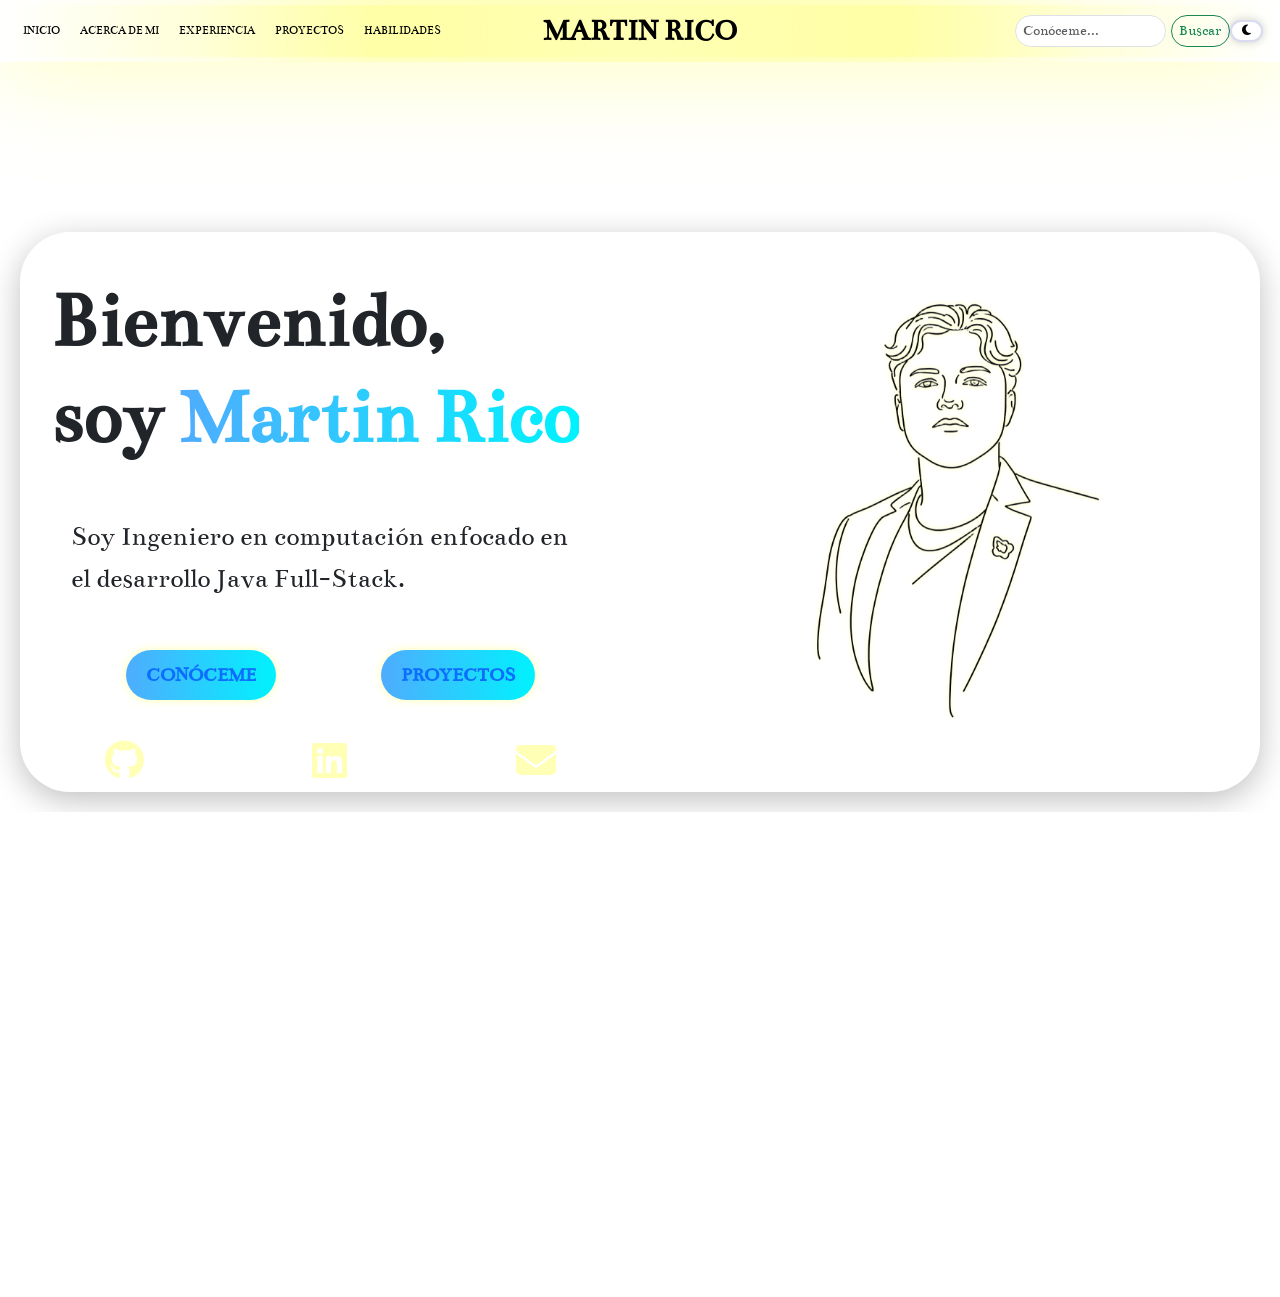
==== commit bb950b30: "Portafolio responsivo" ====
--- a/index.html
+++ b/index.html
@@ -18,13 +18,13 @@
 </head>
 
 <body>
-  <nav class="navbar navbar-expand-lg">
+  <nav class="navbar navbar-expand-lg ">
     <div class="container-fluid">
 
-      <a class="navbar-brand d-lg-none" href="#">M R</a>
+      <a id="movil" class="navbar-brand d-lg-none" href="#">M R</a>
 
       <button class="navbar-toggler" type="button" data-bs-toggle="collapse" data-bs-target="#navbarSupportedContent">
-        <span class="navbar-toggler-icon"></span>
+        <span  class=" navbar-toggler-icon"></span>
       </button>
 
       <div class="collapse navbar-collapse" id="navbarSupportedContent">
@@ -50,20 +50,20 @@
 
     </div>
   </nav>
-  <main>
-    <video   autoplay muted loop playsinline class="bg-video">
+  <video   autoplay muted loop playsinline class="bg-video">
       <source id="videoSource" src="pictures/Dia.mp4" type="video/mp4">
     </video>
+  <main>
 
     <div id="carouselCards" class="carousel slide">
-
       <div class="carousel-inner">
 
         <!-- Inicio -->
         <div class="carousel-item active">
           <section class="card-glass grid">
             <div>
-              <h1 class="title">Bienvenido, <br> soy <span  class="gradient-text">Martin Rico</span></h1>
+              <h1 class="title texto">Bienvenido, <br> soy <span  class="gradient-text">Martin Rico</span></h1>
+              <img class="imagen d-block d-md-none" src="pictures/foto.png">
               <p class="p">Soy Ingeniero en computación enfocado en el desarrollo Java Full-Stack.</p>
               <div style="display: flex; justify-content: space-evenly;">
                 <a class="btn-card" href="#carouselCards" data-bs-slide-to="1">Conóceme</a>
@@ -76,7 +76,7 @@
                   target="_blank"><i class="fa-solid fa-envelope"></i></i></a>
               </div>
             </div>
-            <img class="imagen" style="  grid-column: 2;" src="pictures/foto.png">
+            <img class="imagen d-none d-md-block" src="pictures/foto.png">
           </section>
         </div>
 
@@ -192,44 +192,44 @@
 
               <h3 class="subtitle"> Hard Skills</h3>
               <div class="icons">
-                <div class="icon-item" style="flex-direction: column;">
+                <div class="icon-item">
                   <i class="fa-brands fa-css3-alt"></i>
-                  <span>CSS</span>
+                  <span class="skill">CSS</span>
                 </div>
 
                 <div class="icon-item">
                   <i class="fa-brands fa-html5"></i>
-                  <span>HTML</span>
+                  <span class="skill">HTML</span>
                 </div>
 
                 <div class="icon-item">
                   <i class="fa-brands fa-java"></i>
-                  <span>Java</span>
+                  <span class="skill">Java</span>
                 </div>
 
                 <div class="icon-item">
                   <i class="fa-solid fa-c"></i>
-                  <span>C</span>
+                  <span class="skill">C</span>
                 </div>
 
                 <div class="icon-item">
                   <i class="fa-brands fa-js"></i>
-                  <span>JavaScript</span>
+                  <span class="skill">JavaScript</span>
                 </div>
 
                 <div class="icon-item">
                   <i class="fa-brands fa-github"></i>
-                  <span>GitHub</span>
+                  <span class="skill">GitHub</span>
                 </div>
 
                 <div class="icon-item">
                   <i class="fa-brands fa-git-alt"></i>
-                  <span>Git</span>
+                  <span class="skill">Git</span>
                 </div>
 
                 <div class="icon-item">
                   <i class="fa-brands fa-bootstrap"></i>
-                  <span>Bootstrap</span>
+                  <span class="skill">Bootstrap</span>
                 </div>
               </div>
               <br>
--- a/CSS/styles.css
+++ b/CSS/styles.css
@@ -1,17 +1,20 @@
 /* Plantilla de fuentes y colores */
-:root{
-    --font: "Bentham", serif;
-}
+:root {
+  --font: "Bentham", serif;
+}
+
 /* Etiquetas */
 html {
   box-sizing: border-box;
   font-size: 62.5%;
 }
+
 *,
 *:before,
 *:after {
   box-sizing: inherit;
 }
+
 body {
   font-family: var(--font);
   font-size: 1.5rem;
@@ -19,17 +22,28 @@
   flex-direction: column;
   min-height: 100vh;
 }
-.textNight{
+
+main {
+  display: flex;
+  flex-direction: column;
+  justify-content: center;
+  align-items: center;
+  min-height: 100vh;
+}
+
+.textNight {
   color: white;
 }
 
-nav{
+nav {
   font-size: 1.5rem;
 }
-a{
-    text-decoration: none;
-}
-footer{
+
+a {
+  text-decoration: none;
+}
+
+footer {
   color: black;
 }
 
@@ -39,133 +53,134 @@
   position: sticky;
   top: 0;
   z-index: 1000;
-  background: radial-gradient(
-    circle at center,
-    rgba(255, 255, 180, 0.95) 0%,
-    rgba(255, 255, 150, 0.6) 40%,
-    rgba(255, 255, 150, 0.2) 70%,
-    transparent 100%
-  );
+  background: radial-gradient(circle at center,
+      rgba(255, 255, 180, 0.95) 0%,
+      rgba(255, 255, 150, 0.6) 40%,
+      rgba(255, 255, 150, 0.2) 70%,
+      transparent 100%);
 
   backdrop-filter: blur(0.5rem);
   border-bottom: none;
   box-shadow: 0 0 10rem rgba(255, 255, 150, 0.8);
 }
+
 .navbar-collapse {
-  background: radial-gradient(
-    circle at center,
-    rgba(255, 255, 180, 0.95) 0%,
-    rgba(255, 255, 150, 0.6) 40%,
-    rgba(255, 255, 150, 0.2) 70%,
-    transparent 100%
-  );
+  background: radial-gradient(circle at center,
+      rgba(255, 255, 180, 0.95) 0%,
+      rgba(255, 255, 150, 0.6) 40%,
+      rgba(255, 255, 150, 0.2) 70%,
+      transparent 100%);
   padding: 1rem;
 }
-.navbar a{
-    text-transform: uppercase;
-    color: black;
-    padding: 0 1rem ;
-    margin-right: 1rem;
-    border-radius: 2rem;
-}
-
-.navbar-brand{
-    font-size:3rem;
-    font-weight: 900;
-}
-.card{
+
+.navbar a {
+  text-transform: uppercase;
+  color: black;
+  padding: 0 1rem;
+  margin-right: 1rem;
+  border-radius: 2rem;
+}
+
+.navbar-brand {
+  font-size: 3rem;
+  font-weight: 900;
+}
+
+.card {
   margin: 5rem;
   border-radius: 10rem;
   transition: 0.3s;
 }
-.card-img{
+
+.card-img {
   border-radius: 2rem;
-
-}
-
-.cards-container {
-  display: flex;
-  flex-direction: column;
-  align-items: center;
-  gap: 5rem;
-  width: 100%;
-  height: 100vh;
+  height: 50vh;
+
 }
 
 .bg-video {
-position: fixed;  
+  position: fixed;
   top: 0;
   left: 0;
-  width: 100%;
-  height: 100%;
+  width: 100vw;
+  height: 100vh;
   object-fit: cover;
   transition: opacity 0.5s;
   z-index: -1;
 }
 
-.day-night{
-    padding: 0 1rem;
-    background-color: white;
-    border-radius: 2rem;
-    border: 0.2rem solid rgb(217, 219, 240);
-    box-shadow: 0 0 1rem rgba(0, 0, 0,0.2);
-}
-.day-night:hover{
-    outline: none;
-    border-color: transparent; 
-    box-shadow: none;
-}
+.day-night {
+  padding: 0 1rem;
+  background-color: white;
+  border-radius: 2rem;
+  border: 0.2rem solid rgb(217, 219, 240);
+  box-shadow: 0 0 1rem rgba(0, 0, 0, 0.2);
+}
+
+.day-night:hover {
+  outline: none;
+  border-color: transparent;
+  box-shadow: none;
+}
+
 .gradient-text {
   background: linear-gradient(90deg, #4facfe, #00f2fe);
   -webkit-background-clip: text;
   -webkit-text-fill-color: transparent;
 }
+
 .card-glass {
-  min-width: 70%; 
+  min-width: 70%;
   min-height: 100%;
   margin: 2rem;
   background: rgba(255, 255, 255, 0.08);
   border-radius: 5rem;
   border: 1px solid rgba(255, 255, 255, 0.3);
-  box-shadow: 
+  box-shadow:
     0 8px 32px rgba(0, 0, 0, 0.25),
     inset 0 0 10px rgba(255, 255, 255, 0.1);
 }
 
 .title {
-  font-family:var(--font);
+  font-family: var(--font);
   margin: 3rem;
   font-weight: 700;
-  font-size: 8rem; 
-}
-.p{
+  font-size: 8rem;
+}
+
+.p {
   margin: 5rem;
   font-size: 2.8rem;
 }
+
 .carousel-control-prev,
 .carousel-control-next {
-  width: 5rem;        
+  width: 5rem;
   height: 5rem;
   top: 50%;
   transform: translateY(-50%);
   border-radius: 50%;
 }
+
 .imagen {
   border-radius: 5rem;
-  width: 60%; 
+  width: 60%;
   height: 100%;
   justify-self: center;
   filter: drop-shadow(0 0 0.2rem rgba(255, 255, 150, 0.8));
-  transition: 0.3s;
-}
-.imagen2{
+   grid-column: 2;
+  transition: 0.3s;
+}
+
+.imagen2 {
   border-radius: 60rem;
   justify-self: center;
   width: 60%;
   transition: 0.3s;
   box-shadow: 0 0 0.8rem rgba(255, 255, 150, 0.8);
 }
-.btn-card{
+
+.btn-card {
   background: linear-gradient(90deg, #4facfe, #00f2fe);
   text-align: center;
   font-size: 2rem;
@@ -176,33 +191,38 @@
   text-transform: uppercase;
   transition: 0.3s;
 }
-.subtitle{
+
+.subtitle {
   font-size: 3rem;
   text-align: center;
 }
+
 .soft-card {
   background: rgba(255, 255, 255, 0.1);
   backdrop-filter: blur(10px);
   border-radius: 15px;
-  border: 1px solid rgba(255,255,255,0.2);
+  border: 1px solid rgba(255, 255, 255, 0.2);
   margin: 0;
   transition: 0.3s;
 }
+
 .imagen:hover,
 .imagen2:hover,
 .btn-card:hover,
 .icons a:hover,
-.icon-item:hover{
+.icon-item:hover {
   transform: translateY(-10px);
 }
+
 .card:hover,
 .soft-card:hover {
   transform: translateY(-10px);
   background: rgba(255, 255, 150, 0.2);
   box-shadow: 0 0 0.8rem rgba(255, 255, 150, 0.8);
 }
+
 .icons a,
-.icons{
+.icons {
   display: flex;
   font-size: 4rem;
   margin-top: 2rem;
@@ -219,44 +239,55 @@
   margin: 1rem;
   transition: 0.3s;
 }
+
 .row {
-  --bs-gutter-x: 10px; 
-  --bs-gutter-y: 10px; 
+  --bs-gutter-x: 10px;
+  --bs-gutter-y: 10px;
 }
 
 .icon-item span {
   font-size: 2rem;
   margin-top: 0.5rem;
 }
-.flexColumn{
-  display: flex; 
-  flex-direction: column;  
+
+.flexColumn {
+  display: flex;
+  flex-direction: column;
   align-items: center;
 }
-.flexRow{
+
+.flexRow {
   display: flex;
   justify-content: center;
   align-items: center;
 }
-.grid{
-  display: grid; 
-  grid-template-columns: 1fr 1fr; 
+
+.grid {
+  display: grid;
+  grid-template-columns: 1fr 1fr;
   align-items: center;
 }
 
 .bg-transparente {
-  background-color: rgba(255, 255, 255, 0.5); 
-  backdrop-filter: blur(10px); 
-}
+  background-color: rgba(255, 255, 255, 0.5);
+  backdrop-filter: blur(10px);
+}
+.foto{
+   grid-column: 2;
+}
+
 .footer {
-   /* background: linear-gradient(to bottom, #0f172a, #312e81, #1e40af, #2a9d8f); */
-  background: linear-gradient(
-    to bottom,
-    #87ceeb 0%,   /* cielo azul */
-    #b0e0e6 40%,  /* horizonte claro */
-    #98fb98 70%,  /* verde claro */
-    #2e7d32 100%  /* tierra */
-  );
+  /* background: linear-gradient(to bottom, #0f172a, #312e81, #1e40af, #2a9d8f); */
+  background: linear-gradient(to bottom,
+      #87ceeb 0%,
+      /* cielo azul */
+      #b0e0e6 40%,
+      /* horizonte claro */
+      #98fb98 70%,
+      /* verde claro */
+      #2e7d32 100%
+      /* tierra */
+    );
   backdrop-filter: blur(10px);
   display: flex;
   justify-content: flex-start;
@@ -293,7 +324,7 @@
   display: flex;
   justify-content: center;
   gap: 20px;
-  font-size:4rem;
+  font-size: 4rem;
   margin-top: 1rem;
 }
 
@@ -306,23 +337,52 @@
   color: #ffd700;
   transform: translateY(-5px) scale(1.1);
 }
-.footer .row > div {
+
+.footer .row>div {
   display: flex;
   flex-direction: column;
   justify-content: flex-start;
 }
+
 /* ID */
 #formularioNav input,
-#formularioNav button{
-    border-radius: 2rem;
-    font-size: 1.5rem;
-}
+#formularioNav button {
+  border-radius: 2rem;
+  font-size: 1.5rem;
+}
+
+@media (max-width: 1280px) {
+  nav {
+    font-size: 1.2rem;
+  }
+}
+
+@media (max-width: 1090px) {
+  nav {
+    font-size: 1rem;
+  }
+
+  .imagen {
+    width: 60%;
+    height: 80%;
+  }
+}
+
 @media (max-width: 768px) {
   .card-glass {
     grid-template-columns: 1fr;
     text-align: center;
   }
 
+  .imagen2 {
+    width: 30rem;
+    margin-left: 2rem;
+  }
+
+  .btn-card {
+    font-size: 1.5rem;
+  }
+
   .imagen {
     width: 25rem;
     height: auto;
@@ -335,4 +395,82 @@
   .p {
     font-size: 2rem;
   }
+}
+
+@media (max-width: 620px) {
+  .imagen {
+    width: 15rem;
+  }
+   .grid {
+    display: flex;
+    flex-direction: column;
+  }
+
+  .grid > div {
+    grid-column: auto !important; /* evita conflicto con grid */
+  }
+
+  .imagen2 {
+    width: 70%;
+    margin-top: 1rem;
+  }
+  .btn-card {
+    margin: 0;
+    width: 9rem;
+    font-size: 1rem;
+  }
+
+  .icons i {
+    font-size: 3rem;
+  }
+
+  .p {
+    font-size: 1.5rem;
+  }
+
+  .title {
+    font-size: 2.5rem;
+  }
+
+  .card {
+    height: 40vh;
+    margin-bottom: 1rem;
+  }
+
+  .card-text {
+    font-size: 1rem;
+  }
+
+.card-glass {
+    width: 40vh;
+  }
+
+.icon-item i {
+  font-size: 1rem; 
+}
+
+.icon-item .skill {
+  font-size: 1rem; 
+}
+
+  .soft-card {
+    width: 70%;
+  }
+    .flexRow {
+    flex-direction: column;
+    margin-bottom: 2rem ;
+  }
+
+  .flexRow .card {
+    width: 35vh ;
+  }
+
+  .flexRow img {
+    width: 50% ;
+    margin: auto;
+  }
+  .flexColumn h1 {
+    text-align: center;
+  }
+
 }
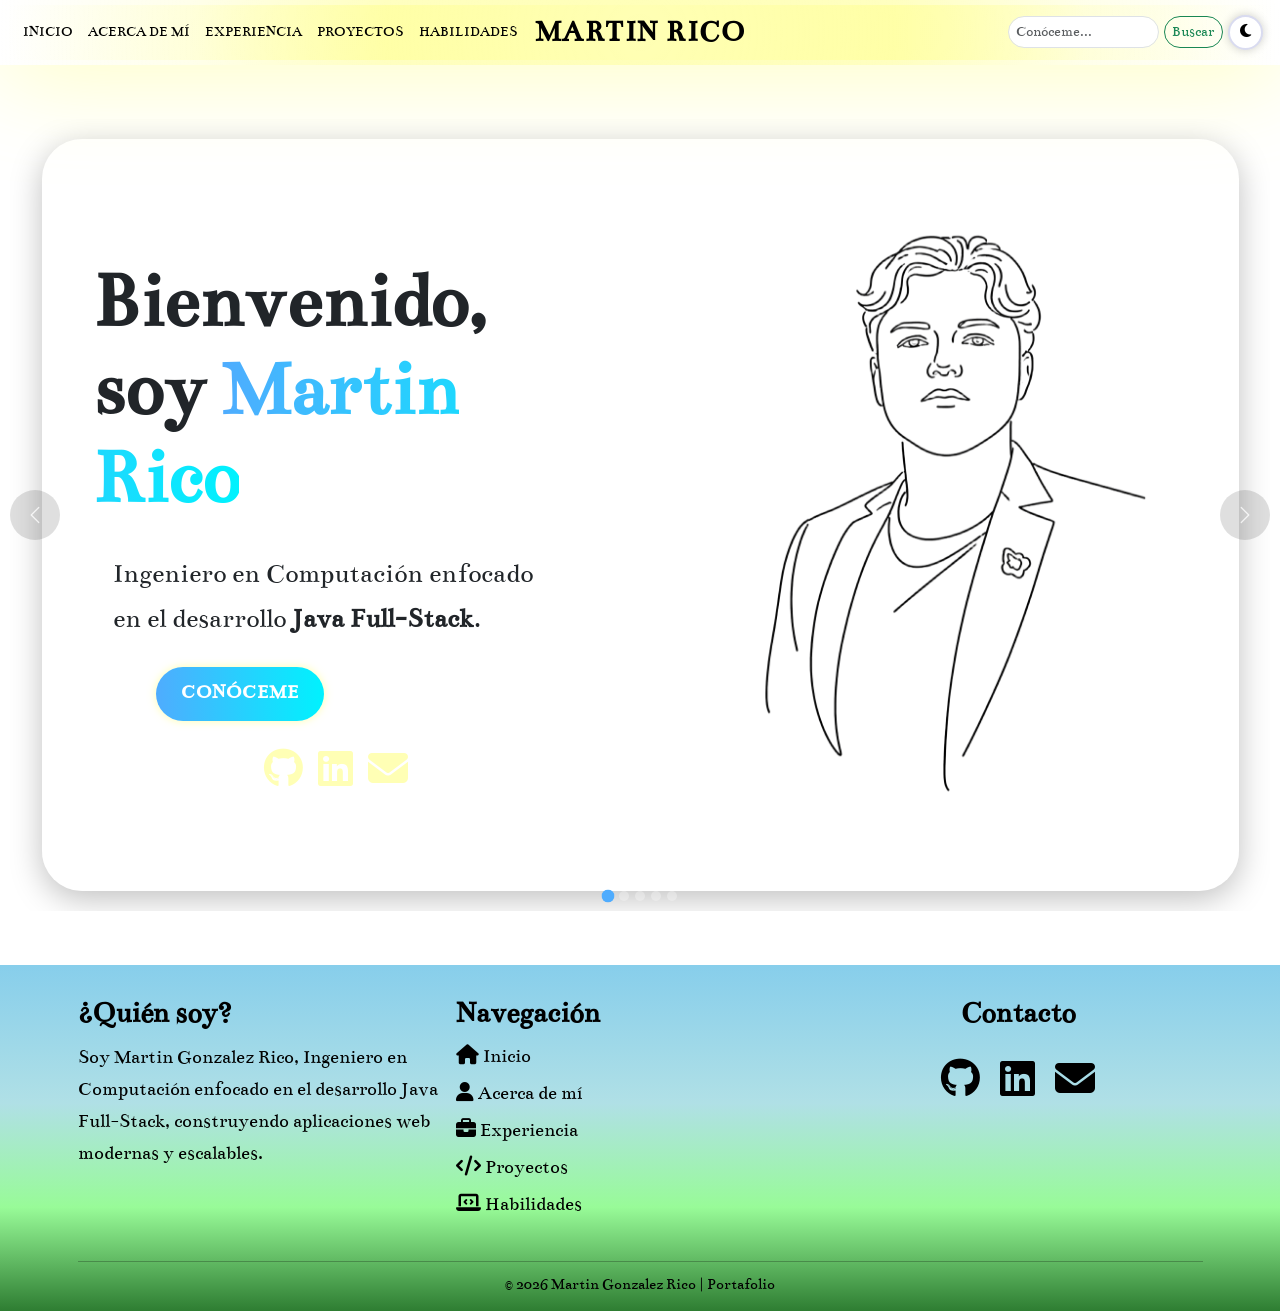
==== commit f991edbc: "Portafolio completo" ====
--- a/index.html
+++ b/index.html
@@ -1,316 +1,370 @@
 <!doctype html>
-<html lang="en">
+<html lang="es">
 
 <head>
   <meta charset="UTF-8" />
   <meta name="viewport" content="width=device-width, initial-scale=1.0" />
-  <title>Martin Rico</title>
+  <meta name="description" content="Portafolio de Martin Gonzalez Rico — Ingeniero en Computación, desarrollador Java Full-Stack." />
+  <title>Martin Rico | Java Full-Stack</title>
   <link rel="icon" href="pictures/logo.svg" type="image/svg+xml">
   <link href="https://cdn.jsdelivr.net/npm/bootstrap@5.3.3/dist/css/bootstrap.min.css" rel="stylesheet"
     integrity="sha384-QWTKZyjpPEjISv5WaRU9OFeRpok6YctnYmDr5pNlyT2bRjXh0JMhjY6hW+ALEwIH" crossorigin="anonymous">
   <link
     href="https://fonts.googleapis.com/css2?family=Bentham&family=Bodoni+Moda+SC:ital,opsz,wght@0,6..96,400..900;1,6..96,400..900&display=swap"
     rel="stylesheet">
-
   <link rel="stylesheet" href="CSS/styles.css">
   <link rel="stylesheet" href="https://cdnjs.cloudflare.com/ajax/libs/font-awesome/6.5.0/css/all.min.css">
-
 </head>
 
 <body>
-  <nav class="navbar navbar-expand-lg ">
+
+  <!-- ===== NAVBAR ===== -->
+  <nav class="navbar navbar-expand-lg" aria-label="Navegación principal">
     <div class="container-fluid">
 
-      <a id="movil" class="navbar-brand d-lg-none" href="#">M R</a>
-
-      <button class="navbar-toggler" type="button" data-bs-toggle="collapse" data-bs-target="#navbarSupportedContent">
-        <span  class=" navbar-toggler-icon"></span>
+      <a id="movil" class="navbar-brand d-lg-none" href="#" aria-label="Martin Rico">M R</a>
+
+      <button class="navbar-toggler" type="button"
+        data-bs-toggle="collapse"
+        data-bs-target="#navbarSupportedContent"
+        aria-controls="navbarSupportedContent"
+        aria-expanded="false"
+        aria-label="Abrir menú de navegación">
+        <span class="navbar-toggler-icon"></span>
       </button>
 
       <div class="collapse navbar-collapse" id="navbarSupportedContent">
 
         <ul class="navbar-nav me-auto mb-2 mb-lg-0">
-          <li class="nav-item"><a class="nav-link" href="#carouselCards" data-bs-slide-to="0">Inicio</a></li>
-          <li class="nav-item"><a class="nav-link" href="#carouselCards" data-bs-slide-to="1">Acerca de mi</a></li>
-          <li class="nav-item"><a class="nav-link" href="#carouselCards" data-bs-slide-to="2">Experiencia</a></li>
-          <li class="nav-item"><a class="nav-link" href="#carouselCards" data-bs-slide-to="3">Proyectos</a></li>
-          <li class="nav-item"><a class="nav-link" href="#carouselCards" data-bs-slide-to="4">Habilidades</a></li>
+          <li class="nav-item">
+            <a class="nav-link" href="#carouselCards" data-bs-slide-to="0" aria-label="Ir a Inicio">Inicio</a>
+          </li>
+          <li class="nav-item">
+            <a class="nav-link" href="#carouselCards" data-bs-slide-to="1" aria-label="Ir a Acerca de mí">Acerca de mí</a>
+          </li>
+          <li class="nav-item">
+            <a class="nav-link" href="#carouselCards" data-bs-slide-to="2" aria-label="Ir a Experiencia">Experiencia</a>
+          </li>
+          <li class="nav-item">
+            <a class="nav-link" href="#carouselCards" data-bs-slide-to="3" aria-label="Ir a Proyectos">Proyectos</a>
+          </li>
+          <li class="nav-item">
+            <a class="nav-link" href="#carouselCards" data-bs-slide-to="4" aria-label="Ir a Habilidades">Habilidades</a>
+          </li>
         </ul>
 
-        <a class="navbar-brand position-absolute start-50 translate-middle-x d-none d-lg-block" href="index.html">
+        <a class="navbar-brand position-absolute start-50 translate-middle-x d-none d-lg-block" href="index.html"
+          aria-label="Inicio - Martin Rico">
           Martin Rico
         </a>
 
-        <form id="formularioNav" class="d-flex">
-          <input id="buscador" class="form-control me-2" type="search" placeholder="Conóceme..." />
+        <div id="formularioNav" class="d-flex" role="search">
+          <input id="buscador" class="form-control me-2" type="search" placeholder="Conóceme..."
+            aria-label="Buscador de secciones" />
           <button type="button" onclick="buscar()" class="btn btn-outline-success">Buscar</button>
-        </form>
-        <button id="DiaNoche"  onclick="cambiarFondo()" class="day-night"><i class="fa-solid fa-moon"></i></i></button>
+        </div>
+
+        <button id="DiaNoche" onclick="cambiarFondo()" class="day-night ms-2"
+          aria-label="Cambiar entre modo día y noche">
+          <i class="fa-solid fa-moon" aria-hidden="true"></i>
+        </button>
       </div>
 
     </div>
   </nav>
-  <video   autoplay muted loop playsinline class="bg-video">
-      <source id="videoSource" src="pictures/Dia.mp4" type="video/mp4">
-    </video>
+
+  <!-- ===== VIDEO DE FONDO ===== -->
+  <video autoplay muted loop playsinline class="bg-video" aria-hidden="true">
+    <source id="videoSource" src="pictures/Dia.mp4" type="video/mp4">
+  </video>
+
+  <!-- ===== CONTENIDO PRINCIPAL ===== -->
   <main>
-
-    <div id="carouselCards" class="carousel slide">
+    <div id="carouselCards" class="carousel slide" data-bs-touch="true">
       <div class="carousel-inner">
 
-        <!-- Inicio -->
+        <!-- SLIDE 1: Inicio -->
         <div class="carousel-item active">
-          <section class="card-glass grid">
-            <div>
-              <h1 class="title texto">Bienvenido, <br> soy <span  class="gradient-text">Martin Rico</span></h1>
-              <img class="imagen d-block d-md-none" src="pictures/foto.png">
-              <p class="p">Soy Ingeniero en computación enfocado en el desarrollo Java Full-Stack.</p>
-              <div style="display: flex; justify-content: space-evenly;">
-                <a class="btn-card" href="#carouselCards" data-bs-slide-to="1">Conóceme</a>
-                <a class="btn-card" href="#carouselCards" data-bs-slide-to="3">Proyectos</a>
-              </div>
-              <div class="icons">
-                <a href="https://github.com/MartinGR3" target="_blank"><i class="fa-brands fa-github"></i></a>
-                <a href="https://www.linkedin.com/in/martin-gonzalez-rico/" target="_blank"><i class="fa-brands fa-linkedin"></i></a>
+          <section class="card-glass grid" aria-label="Inicio">
+            <div class="slide-content">
+              <h1 class="title texto">
+                Bienvenido,<br>
+                soy <span class="gradient-text">Martin Rico</span>
+              </h1>
+
+              <!-- Foto solo en móvil -->
+              <img class="imagen d-block d-md-none" src="pictures/foto.png" alt="Foto de perfil de Martin Rico">
+
+              <p class="p">Ingeniero en Computación enfocado en el desarrollo <strong>Java Full-Stack</strong>.</p>
+
+              <div class="cta-buttons">
+                <a class="btn-card" href="#carouselCards" data-bs-slide-to="1" aria-label="Conocer más sobre Martin">Conóceme</a>
+                <a class="btn-card btn-card--outline" href="#carouselCards" data-bs-slide-to="3" aria-label="Ver proyectos">Proyectos</a>
+              </div>
+
+              <div class="icons" aria-label="Redes sociales">
+                <a href="https://github.com/MartinGR3" target="_blank" rel="noopener noreferrer" aria-label="GitHub de Martin Rico">
+                  <i class="fa-brands fa-github" aria-hidden="true"></i>
+                </a>
+                <a href="https://www.linkedin.com/in/martin-gonzalez-rico/" target="_blank" rel="noopener noreferrer" aria-label="LinkedIn de Martin Rico">
+                  <i class="fa-brands fa-linkedin" aria-hidden="true"></i>
+                </a>
                 <a href="mailto:martin.gonzalez.rico@gmail.com?subject=Hola%20Martin&body=Quiero%20contactarte"
-                  target="_blank"><i class="fa-solid fa-envelope"></i></i></a>
-              </div>
-            </div>
-            <img class="imagen d-none d-md-block" src="pictures/foto.png">
+                  target="_blank" rel="noopener noreferrer" aria-label="Enviar correo a Martin Rico">
+                  <i class="fa-solid fa-envelope" aria-hidden="true"></i>
+                </a>
+              </div>
+            </div>
+
+            <!-- Foto solo en escritorio -->
+            <img class="imagen d-none d-md-block" src="pictures/foto.png" alt="Foto de perfil de Martin Rico">
           </section>
         </div>
 
-        <!-- Acerca de mi -->
+        <!-- SLIDE 2: Acerca de mí -->
         <div class="carousel-item">
-          <section class="card-glass grid">
+          <section class="card-glass grid" aria-label="Acerca de mí">
             <div class="flexColumn">
-              <img class="imagen2" src="pictures/about.png" alt="imagen de ejemplo">
+              <img class="imagen2" src="pictures/about.png" alt="Ilustración sobre Martin Rico">
               <a class="btn-card" style="width: 50%; margin: 5rem;" href="Martin Gonzalez Rico (1).pdf"
-                target="_blank">Saber más..</a>
-            </div>
-
-            <div style=" grid-column: 2;">
-              <h2 class="title">Acerca de mi</h2>
+                target="_blank" rel="noopener noreferrer" aria-label="Descargar CV de Martin Rico">
+                Ver CV&nbsp;<i class="fa-solid fa-file-arrow-down" aria-hidden="true"></i>
+              </a>
+            </div>
+
+            <div class="about-text">
+              <h2 class="title">Acerca de mí</h2>
               <p class="p">
                 Soy Ingeniero en Computación con enfoque en desarrollo Full-Stack, especialmente con Java en el backend.
-                Durante mi formación he trabajado con tecnologías como Java, Python, bases de datos SQL y desarrollo
-                frontend con JavaScript.
+                He trabajado con tecnologías como Java, Python, bases de datos SQL y desarrollo frontend con JavaScript.
               </p>
               <p class="p">
-                Me interesa construir programas funcionales y seguros, y actualmente estoy fortaleciendo mis
-                conocimientos en arquitectura de software.
-
+                Me interesa construir software funcional y seguro, y actualmente estoy fortaleciendo mis conocimientos en
+                arquitectura de software y sistemas distribuidos.
               </p>
             </div>
           </section>
         </div>
 
-        <!-- Experiencia -->
+        <!-- SLIDE 3: Experiencia -->
         <div class="carousel-item">
-          <section class="card-glass" style="">
+          <section class="card-glass" aria-label="Experiencia y Formación">
             <div class="flexColumn">
               <h2 class="title">Experiencia y Formación</h2>
-              <div class="flexRow" style="margin-bottom: 5rem;">
-                <div class="flexColumn">
-                  <h1>Experiencia</h1>
-                  <div class="card bg-transparente" style="width: 60%; border-radius: 2rem; text-align: center;">
-                    <h2>Bootcamp de Java Full Stack</h2>
+              <div class="flexRow exp-row">
+
+                <!-- Experiencia -->
+                <div class="flexColumn exp-col">
+                  <h2 class="exp-heading">
+                    <i class="fa-solid fa-briefcase" aria-hidden="true"></i> Experiencia
+                  </h2>
+                  <div class="card bg-transparente exp-card">
                     <div class="flexColumn">
-                      <h3>Generation México</h3>
-                      <h4>Febrero 2026 - Mayo 2026</h4>
+                      <h3 class="exp-title">Bootcamp Java Full Stack</h3>
+                      <p class="exp-org">Generation México</p>
+                      <p class="exp-date"><i class="fa-regular fa-calendar" aria-hidden="true"></i> Feb 2026 – May 2026</p>
                       <p class="card-text">
-                        Capacitación intensiva en desarrollo de aplicaciones web full stack, incluyendo construcción de
-                        APIs REST con Java y Spring Boot, desarrollo de interfaces con HTML, CSS y JavaScript,
-                        integración de frontend y backend, manejo de bases de datos y uso de herramientas de control de
-                        versiones como Git y GitHub..</p>
-                      <img src="pictures/Generation_Mexico.webp" alt="Imagen de Generation"
-                        style="width: 30%; justify-content: center;">
-                    </div>
-                  </div>
-                </div>
-                <div class="flexColumn">
-                  <h1>Formación</h1>
-                  <div class="card bg-transparente" style="width: 60%; border-radius: 2rem; text-align: center;">
-                    <h2>Ingeniería en Computación</h2>
-                    <div class="flex-column">
-                      <h3>Universidad Nacional Autónoma de México (UNAM) <br> Facultad de Ingeniería</h3>
-                      <h4>Febrero 2021 - Octubre 2025</h4>
+                        Capacitación intensiva en desarrollo Full-Stack: APIs REST con Java y Spring Boot,
+                        interfaces con HTML/CSS/JS, integración frontend-backend, bases de datos y control
+                        de versiones con Git y GitHub.
+                      </p>
+                      <img src="pictures/Generation_Mexico.webp" alt="Logo de Generation México" class="exp-logo">
+                    </div>
+                  </div>
+                </div>
+
+                <!-- Formación -->
+                <div class="flexColumn exp-col">
+                  <h2 class="exp-heading">
+                    <i class="fa-solid fa-graduation-cap" aria-hidden="true"></i> Formación
+                  </h2>
+                  <div class="card bg-transparente exp-card">
+                    <div class="flexColumn">
+                      <h3 class="exp-title">Ingeniería en Computación</h3>
+                      <p class="exp-org">UNAM — Facultad de Ingeniería</p>
+                      <p class="exp-date"><i class="fa-regular fa-calendar" aria-hidden="true"></i> Feb 2021 – Oct 2025</p>
                       <p class="card-text">
-                        Formación en desarrollo de software, redes y sistemas distribuidos, con énfasis en diseño e
-                        implementación de aplicaciones. Desarrollo de proyectos académicos utilizando lenguajes como
-                        Java y Python, manejo de bases de datos relacionales y aplicación de metodologías ágiles como
-                        Scrum en entornos colaborativos.
+                        Formación en desarrollo de software, redes y sistemas distribuidos. Proyectos académicos
+                        en Java y Python, bases de datos relacionales y metodologías ágiles (Scrum).
                       </p>
-                      <img src="pictures/FI2.png" alt="Facultad de Ingeniería" style="width: 20%;">
-                    </div>
-                  </div>
-                </div>
+                      <img src="pictures/FI2.png" alt="Logo de la Facultad de Ingeniería UNAM" class="exp-logo exp-logo--sm">
+                    </div>
+                  </div>
+                </div>
+
               </div>
             </div>
           </section>
         </div>
 
-        <!-- Proyectos -->
+        <!-- SLIDE 4: Proyectos -->
         <div class="carousel-item">
-          <section class="card-glass">
+          <section class="card-glass" aria-label="Proyectos">
             <div class="flexColumn">
               <h1 class="title">Proyectos</h1>
-              <div class="flexRow">
-                <div class="card text-bg-dark">
-                  <img src="pictures/Hackathon.png" class="card-img" alt="imagen del Hackathon">
+              <div class="flexRow projects-row">
+
+                <article class="card text-bg-dark project-card">
+                  <img src="pictures/Hackathon.png" class="card-img" alt="Captura del proyecto Skate District">
                   <div class="card-img-overlay d-flex flex-column justify-content-end">
-                    <h5 class="card-title">Skate District</h5>
+                    <h2 class="card-title">Skate District</h2>
                     <p class="card-text">
-                      Participación en la creación de una Landing Page con la colaboración de un equipo de 5
-                      desarrolladores.
+                      Landing Page desarrollada en equipo de 5 durante un Hackathon.
                     </p>
-                    <a href="https://juliosmorfin.github.io/hackathon_sala3/" class="card-text" target="_blank"><small>Ver pagina...</small></a>
-                  </div>
-                </div>
-                <div class="card">
-                  <img src="pictures/GridFlex.png" class="card-img" alt="imagen del Ecommerce">
+                    <a href="https://juliosmorfin.github.io/hackathon_sala3/" class="project-link" target="_blank"
+                      rel="noopener noreferrer" aria-label="Ver sitio de Skate District">
+                      Ver proyecto <i class="fa-solid fa-arrow-up-right-from-square" aria-hidden="true"></i>
+                    </a>
+                  </div>
+                </article>
+
+                <article class="card text-bg-dark project-card">
+                  <img src="pictures/GridFlex.png" class="card-img" alt="Captura del proyecto Grind & Flex Ecommerce">
                   <div class="card-img-overlay d-flex flex-column justify-content-end">
-                    <h5 class="card-title">Grind & Flex</h5>
+                    <h2 class="card-title">Grind &amp; Flex</h2>
                     <p class="card-text">
-                      Participación en la creación de una Ecommerce con la colaboración de un equipo de 10
-                      desarrolladores.
+                      Ecommerce desarrollado en equipo de 10 desarrolladores.
                     </p>
-                    <a href="https://juliosmorfin.github.io/hackathon_sala3/" class="card-text"
-                      style="text-decoration: none;"><small>Ver pagina...</small></a>
-                  </div>
-                </div>
+                    <a href="https://juliosmorfin.github.io/hackathon_sala3/" class="project-link" target="_blank"
+                      rel="noopener noreferrer" aria-label="Ver sitio de Grind y Flex">
+                      Ver proyecto <i class="fa-solid fa-arrow-up-right-from-square" aria-hidden="true"></i>
+                    </a>
+                  </div>
+                </article>
+
               </div>
             </div>
           </section>
         </div>
 
-        <!-- habilidades -->
+        <!-- SLIDE 5: Habilidades -->
         <div class="carousel-item">
-          <section class="card-glass">
-            <div>
+          <section class="card-glass" aria-label="Habilidades">
+            <div class="flexColumn">
               <h1 class="title">Habilidades</h1>
 
-              <h3 class="subtitle"> Hard Skills</h3>
-              <div class="icons">
-                <div class="icon-item">
-                  <i class="fa-brands fa-css3-alt"></i>
+              <h2 class="subtitle">Hard Skills</h2>
+              <div class="icons" role="list" aria-label="Tecnologías conocidas">
+
+                <div class="icon-item" role="listitem">
+                  <i class="fa-brands fa-java" aria-hidden="true"></i>
+                  <span class="skill">Java</span>
+                </div>
+                <div class="icon-item" role="listitem">
+                  <i class="fa-brands fa-js" aria-hidden="true"></i>
+                  <span class="skill">JavaScript</span>
+                </div>
+                <div class="icon-item" role="listitem">
+                  <i class="fa-brands fa-html5" aria-hidden="true"></i>
+                  <span class="skill">HTML</span>
+                </div>
+                <div class="icon-item" role="listitem">
+                  <i class="fa-brands fa-css3-alt" aria-hidden="true"></i>
                   <span class="skill">CSS</span>
                 </div>
-
-                <div class="icon-item">
-                  <i class="fa-brands fa-html5"></i>
-                  <span class="skill">HTML</span>
-                </div>
-
-                <div class="icon-item">
-                  <i class="fa-brands fa-java"></i>
-                  <span class="skill">Java</span>
-                </div>
-
-                <div class="icon-item">
-                  <i class="fa-solid fa-c"></i>
+                <div class="icon-item" role="listitem">
+                  <i class="fa-solid fa-c" aria-hidden="true"></i>
                   <span class="skill">C</span>
                 </div>
-
-                <div class="icon-item">
-                  <i class="fa-brands fa-js"></i>
-                  <span class="skill">JavaScript</span>
-                </div>
-
-                <div class="icon-item">
-                  <i class="fa-brands fa-github"></i>
+                <div class="icon-item" role="listitem">
+                  <i class="fa-brands fa-github" aria-hidden="true"></i>
                   <span class="skill">GitHub</span>
                 </div>
-
-                <div class="icon-item">
-                  <i class="fa-brands fa-git-alt"></i>
+                <div class="icon-item" role="listitem">
+                  <i class="fa-brands fa-git-alt" aria-hidden="true"></i>
                   <span class="skill">Git</span>
                 </div>
-
-                <div class="icon-item">
-                  <i class="fa-brands fa-bootstrap"></i>
+                <div class="icon-item" role="listitem">
+                  <i class="fa-brands fa-bootstrap" aria-hidden="true"></i>
                   <span class="skill">Bootstrap</span>
                 </div>
-              </div>
-              <br>
-              <h3 class="subtitle">Solf Skills</h3>
-              <div class="container" style="margin: 2rem;">
-                <div class="container">
-                  <div class="row g-2"> 
-
-                    <div class="col-6 col-md-3">
-                      <div class="card soft-card h-100">
-                        <div class="card-body">
-                          <h5 class="card-title">Trabajo en equipo</h5>
-                          <p class="card-text">Capacidad para colaborar con otros desarrolladores.</p>
-                        </div>
-                      </div>
-                    </div>
-
-                    <div class="col-6 col-md-3">
-                      <div class="card soft-card h-100">
-                        <div class="card-body">
-                          <h5 class="card-title">Adaptabilidad</h5>
-                          <p class="card-text">Facilidad para aprender nuevas tecnologías.</p>
-                        </div>
-                      </div>
-                    </div>
-
-                    <div class="col-6 col-md-3">
-                      <div class="card soft-card h-100">
-                        <div class="card-body">
-                          <h5 class="card-title">Persistencia</h5>
-                          <p class="card-text">Resolución de problemas sin rendirse.</p>
-                        </div>
-                      </div>
-                    </div>
-
-                    <div class="col-6 col-md-3">
-                      <div class="card soft-card h-100">
-                        <div class="card-body">
-                          <h5 class="card-title">Mentalidad de crecimiento</h5>
-                          <p class="card-text">Aprendizaje continuo.</p>
-                        </div>
-                      </div>
-                    </div>
-
-                    <div class="col-6 col-md-3">
-                      <div class="card soft-card h-100">
-                        <div class="card-body">
-                          <h5 class="card-title">Resolución de problemas</h5>
-                          <p class="card-text">Análisis y solución eficiente.</p>
-                        </div>
-                      </div>
-                    </div>
-
-                    <div class="col-6 col-md-3">
-                      <div class="card soft-card h-100">
-                        <div class="card-body">
-                          <h5 class="card-title">Proactividad</h5>
-                          <p class="card-text">Iniciativa y mejora continua.</p>
-                        </div>
-                      </div>
-                    </div>
-
-                    <div class="col-6 col-md-3">
-                      <div class="card soft-card h-100">
-                        <div class="card-body">
-                          <h5 class="card-title">Atención al detalle</h5>
-                          <p class="card-text">Calidad y precisión en el trabajo.</p>
-                        </div>
-                      </div>
-                    </div>
-
-                    <div class="col-6 col-md-3">
-                      <div class="card soft-card h-100">
-                        <div class="card-body">
-                          <h5 class="card-title">Creatividad</h5>
-                          <p class="card-text">Soluciones innovadoras.</p>
-                        </div>
-                      </div>
-                    </div>
-
-                  </div>
+
+              </div>
+
+              <h2 class="subtitle" style="margin-top: 2rem;">Soft Skills</h2>
+              <div class="container soft-skills-container">
+                <div class="row g-3">
+
+                  <div class="col-6 col-md-3">
+                    <div class="card soft-card h-100">
+                      <div class="card-body">
+                        <i class="fa-solid fa-people-group soft-icon" aria-hidden="true"></i>
+                        <h3 class="card-title">Trabajo en equipo</h3>
+                        <p class="card-text">Colaboración efectiva con otros desarrolladores.</p>
+                      </div>
+                    </div>
+                  </div>
+
+                  <div class="col-6 col-md-3">
+                    <div class="card soft-card h-100">
+                      <div class="card-body">
+                        <i class="fa-solid fa-bolt soft-icon" aria-hidden="true"></i>
+                        <h3 class="card-title">Adaptabilidad</h3>
+                        <p class="card-text">Facilidad para aprender nuevas tecnologías.</p>
+                      </div>
+                    </div>
+                  </div>
+
+                  <div class="col-6 col-md-3">
+                    <div class="card soft-card h-100">
+                      <div class="card-body">
+                        <i class="fa-solid fa-fire soft-icon" aria-hidden="true"></i>
+                        <h3 class="card-title">Persistencia</h3>
+                        <p class="card-text">Resolución de problemas sin rendirse ante los retos.</p>
+                      </div>
+                    </div>
+                  </div>
+
+                  <div class="col-6 col-md-3">
+                    <div class="card soft-card h-100">
+                      <div class="card-body">
+                        <i class="fa-solid fa-chart-line soft-icon" aria-hidden="true"></i>
+                        <h3 class="card-title">Mentalidad de crecimiento</h3>
+                        <p class="card-text">Aprendizaje continuo y mejora constante.</p>
+                      </div>
+                    </div>
+                  </div>
+
+                  <div class="col-6 col-md-3">
+                    <div class="card soft-card h-100">
+                      <div class="card-body">
+                        <i class="fa-solid fa-puzzle-piece soft-icon" aria-hidden="true"></i>
+                        <h3 class="card-title">Resolución de problemas</h3>
+                        <p class="card-text">Análisis y solución eficiente de bugs y retos técnicos.</p>
+                      </div>
+                    </div>
+                  </div>
+
+                  <div class="col-6 col-md-3">
+                    <div class="card soft-card h-100">
+                      <div class="card-body">
+                        <i class="fa-solid fa-rocket soft-icon" aria-hidden="true"></i>
+                        <h3 class="card-title">Proactividad</h3>
+                        <p class="card-text">Iniciativa y propuesta de mejoras continuas.</p>
+                      </div>
+                    </div>
+                  </div>
+
+                  <div class="col-6 col-md-3">
+                    <div class="card soft-card h-100">
+                      <div class="card-body">
+                        <i class="fa-solid fa-magnifying-glass soft-icon" aria-hidden="true"></i>
+                        <h3 class="card-title">Atención al detalle</h3>
+                        <p class="card-text">Calidad y precisión en cada entrega.</p>
+                      </div>
+                    </div>
+                  </div>
+
+                  <div class="col-6 col-md-3">
+                    <div class="card soft-card h-100">
+                      <div class="card-body">
+                        <i class="fa-solid fa-lightbulb soft-icon" aria-hidden="true"></i>
+                        <h3 class="card-title">Creatividad</h3>
+                        <p class="card-text">Soluciones innovadoras a problemas complejos.</p>
+                      </div>
+                    </div>
+                  </div>
+
                 </div>
               </div>
             </div>
@@ -319,77 +373,85 @@
 
       </div>
 
-      <!-- BOTONES -->
-      <button class="carousel-control-prev" type="button" data-bs-target="#carouselCards" data-bs-slide="prev">
-        <span class="carousel-control-prev-icon"></span>
+      <!-- CONTROLES DEL CAROUSEL -->
+      <button class="carousel-control-prev" type="button" data-bs-target="#carouselCards" data-bs-slide="prev"
+        aria-label="Diapositiva anterior">
+        <span class="carousel-control-prev-icon" aria-hidden="true"></span>
       </button>
-
-      <button class="carousel-control-next" type="button" data-bs-target="#carouselCards" data-bs-slide="next">
-        <span class="carousel-control-next-icon"></span>
+      <button class="carousel-control-next" type="button" data-bs-target="#carouselCards" data-bs-slide="next"
+        aria-label="Diapositiva siguiente">
+        <span class="carousel-control-next-icon" aria-hidden="true"></span>
       </button>
 
+      <!-- INDICADORES -->
+      <div class="carousel-indicators">
+        <button type="button" data-bs-target="#carouselCards" data-bs-slide-to="0" class="active" aria-current="true" aria-label="Inicio"></button>
+        <button type="button" data-bs-target="#carouselCards" data-bs-slide-to="1" aria-label="Acerca de mí"></button>
+        <button type="button" data-bs-target="#carouselCards" data-bs-slide-to="2" aria-label="Experiencia"></button>
+        <button type="button" data-bs-target="#carouselCards" data-bs-slide-to="3" aria-label="Proyectos"></button>
+        <button type="button" data-bs-target="#carouselCards" data-bs-slide-to="4" aria-label="Habilidades"></button>
+      </div>
+
     </div>
-
   </main>
-  <footer class="footer mt-auto pt-5 pb-4">
-  <div class="container">
-    <div class="row">
-
-      <!-- Sobre mí -->
-      <div class="col-md-4 mb-4">
-        <h4 class="footer-title">¿Quién soy?</h4>
-        <p class="footer-text">
-          Soy Martin Gonzalez Rico, Ingeniero en Computación enfocado en el desarrollo Java Full-Stack,
-          creando aplicaciones web modernas y escalables.
-        </p>
+
+  <!-- ===== FOOTER ===== -->
+  <footer class="footer mt-auto pt-5 pb-4" aria-label="Pie de página">
+    <div class="container">
+      <div class="row">
+
+        <!-- Sobre mí -->
+        <div class="col-md-4 mb-4">
+          <h3 class="footer-title">¿Quién soy?</h3>
+          <p class="footer-text">
+            Soy Martin Gonzalez Rico, Ingeniero en Computación enfocado en el desarrollo Java Full-Stack,
+            construyendo aplicaciones web modernas y escalables.
+          </p>
+        </div>
+
+        <!-- Navegación rápida -->
+        <div class="col-md-4 mb-4">
+          <h3 class="footer-title">Navegación</h3>
+          <ul class="list-unstyled footer-links">
+            <li><a href="#carouselCards" data-bs-slide-to="0"><i class="fa-solid fa-house" aria-hidden="true"></i> Inicio</a></li>
+            <li><a href="#carouselCards" data-bs-slide-to="1"><i class="fa-solid fa-user" aria-hidden="true"></i> Acerca de mí</a></li>
+            <li><a href="#carouselCards" data-bs-slide-to="2"><i class="fa-solid fa-briefcase" aria-hidden="true"></i> Experiencia</a></li>
+            <li><a href="#carouselCards" data-bs-slide-to="3"><i class="fa-solid fa-code" aria-hidden="true"></i> Proyectos</a></li>
+            <li><a href="#carouselCards" data-bs-slide-to="4"><i class="fa-solid fa-laptop-code" aria-hidden="true"></i> Habilidades</a></li>
+          </ul>
+        </div>
+
+        <!-- Contacto -->
+        <div class="col-md-4 mb-4 text-center">
+          <h3 class="footer-title">Contacto</h3>
+          <div class="footer-icons">
+            <a href="https://github.com/MartinGR3" target="_blank" rel="noopener noreferrer" aria-label="GitHub">
+              <i class="fa-brands fa-github" aria-hidden="true"></i>
+            </a>
+            <a href="https://www.linkedin.com/in/martin-gonzalez-rico/" target="_blank" rel="noopener noreferrer" aria-label="LinkedIn">
+              <i class="fa-brands fa-linkedin" aria-hidden="true"></i>
+            </a>
+            <a href="mailto:martin.gonzalez.rico@gmail.com" aria-label="Correo electrónico">
+              <i class="fa-solid fa-envelope" aria-hidden="true"></i>
+            </a>
+          </div>
+        </div>
+
       </div>
 
-      <!-- Enlaces -->
-      <div class="col-md-4 mb-4">
-        <h4 class="footer-title">Enlaces</h4>
-        <ul class="list-unstyled footer-links">
-          <li><a href="#carouselCards" data-bs-slide-to="0"><i class="fa-solid fa-house"></i> Inicio</a></li>
-          <li><a href="#carouselCards" data-bs-slide-to="1"><i class="fa-solid fa-user"></i> Acerca de mí</a></li>
-          <li><a href="#carouselCards" data-bs-slide-to="2"><i class="fa-solid fa-briefcase"></i> Experiencia</a></li>
-          <li><a href="#carouselCards" data-bs-slide-to="3"><i class="fa-solid fa-code"></i> Proyectos</a></li>
-          <li><a href="#carouselCards" data-bs-slide-to="4"><i class="fa-solid fa-laptop-code"></i> Habilidades</a></li>
-        </ul>
+      <hr>
+
+      <div class="text-center">
+        <p class="mb-0">© 2026 Martin Gonzalez Rico | Portafolio</p>
       </div>
-
-      <!-- Contacto -->
-      <div class="col-md-4 mb-4 text-center">
-        <h4 class="footer-title">Contacto</h4>
-
-        <div class="footer-icons">
-          <a href="https://github.com/MartinGR3" target="_blank">
-            <i class="fa-brands fa-github"></i>
-          </a>
-
-          <a href="https://www.linkedin.com/in/martin-gonzalez-rico/" target="_blank">
-            <i class="fa-brands fa-linkedin"></i>
-          </a>
-
-          <a href="mailto:martin.gonzalez.rico@gmail.com">
-            <i class="fa-solid fa-envelope"></i>
-          </a>
-        </div>
-      </div>
-
     </div>
-
-    <hr />
-
-    <!-- Copyright -->
-    <div class="text-center">
-      <p class="mb-0">© 2026 Martin Gonzalez Rico | Portafolio</p>
-    </div>
-  </div>
-</footer>
+  </footer>
+
   <script src="https://cdn.jsdelivr.net/npm/bootstrap@5.3.3/dist/js/bootstrap.bundle.min.js"
     integrity="sha384-YvpcrYf0tY3lHB60NNkmXc5s9fDVZLESaAA55NDzOxhy9GkcIdslK1eN7N6jIeHz"
     crossorigin="anonymous"></script>
 
-  <script src="Js/script.js"> </script>
+  <script src="Js/script.js"></script>
 </body>
 
-</html>+</html>
--- a/CSS/styles.css
+++ b/CSS/styles.css
@@ -1,476 +1,628 @@
-/* Plantilla de fuentes y colores */
+/* =========================================================
+   VARIABLES GLOBALES
+   ========================================================= */
 :root {
-  --font: "Bentham", serif;
-}
-
-/* Etiquetas */
+  --font:        "Bentham", serif;
+  --clr-accent:  #4facfe;
+  --clr-accent2: #00f2fe;
+  --clr-glow:    rgba(255, 255, 150, 0.8);
+  --clr-glow-bg: rgba(255, 255, 150, 0.2);
+  --clr-glass:   rgba(255, 255, 255, 0.08);
+  --clr-border:  rgba(255, 255, 255, 0.25);
+  --transition:  0.3s ease;
+  --radius-card: clamp(2rem, 4vw, 4rem);
+  --radius-btn:  5rem;
+}
+
+/* =========================================================
+   RESET Y BASE
+   ========================================================= */
 html {
   box-sizing: border-box;
-  font-size: 62.5%;
-}
-
-*,
-*:before,
-*:after {
+  font-size: clamp(50%, 1.5vw, 62.5%);
+  scroll-behavior: smooth;
+}
+
+*, *::before, *::after {
   box-sizing: inherit;
+  margin: 0;
+  padding: 0;
 }
 
 body {
   font-family: var(--font);
-  font-size: 1.5rem;
+  font-size: 1.6rem;
   display: flex;
   flex-direction: column;
   min-height: 100vh;
 }
 
+a { text-decoration: none; }
+
+img {
+  max-width: 100%;
+  height: auto;
+  display: block;
+}
+
+/* =========================================================
+   MODO NOCHE
+   ========================================================= */
+.textNight { color: white; }
+
+/* =========================================================
+   VIDEO DE FONDO
+   ========================================================= */
+.bg-video {
+  position: fixed;
+  inset: 0;
+  width: 100vw;
+  height: 100vh;
+  object-fit: cover;
+  z-index: -1;
+  transition: opacity 0.5s ease;
+}
+
+/* =========================================================
+   NAVBAR
+   ========================================================= */
+nav {
+  font-size: clamp(1.1rem, 1.5vw, 1.5rem);
+}
+
+.navbar {
+  position: sticky;
+  top: 0;
+  z-index: 1000;
+  background: radial-gradient(
+    circle at center,
+    rgba(255, 255, 180, 0.95) 0%,
+    rgba(255, 255, 150, 0.6) 40%,
+    rgba(255, 255, 150, 0.2) 70%,
+    transparent 100%
+  );
+  backdrop-filter: blur(0.5rem);
+  box-shadow: 0 0 10rem var(--clr-glow);
+  border-bottom: none;
+}
+
+.navbar-collapse {
+  background: radial-gradient(
+    circle at center,
+    rgba(255, 255, 180, 0.95) 0%,
+    rgba(255, 255, 150, 0.6) 40%,
+    rgba(255, 255, 150, 0.2) 70%,
+    transparent 100%
+  );
+  padding: 1rem;
+}
+
+.navbar a {
+  text-transform: uppercase;
+  color: black;
+  padding: 0 1rem;
+  margin-right: 0.5rem;
+  border-radius: 2rem;
+  transition: color var(--transition), background-color var(--transition);
+}
+
+.navbar a:hover {
+  color: black;
+  background: var(--clr-glow-bg);
+}
+
+.navbar-brand {
+  font-size: clamp(2rem, 3vw, 3rem);
+  font-weight: 900;
+  letter-spacing: 0.05em;
+}
+
+.day-night {
+  padding: 0.4rem 1rem;
+  background-color: white;
+  border-radius: 2rem;
+  border: 0.2rem solid rgb(217, 219, 240);
+  box-shadow: 0 0 1rem rgba(0, 0, 0, 0.2);
+  cursor: pointer;
+  transition: var(--transition);
+  white-space: nowrap;
+}
+
+.day-night:hover {
+  outline: none;
+  border-color: transparent;
+  box-shadow: 0 0 1.5rem var(--clr-glow);
+}
+
+#formularioNav input,
+#formularioNav button {
+  border-radius: 2rem;
+  font-size: clamp(1.2rem, 1.5vw, 1.5rem);
+}
+
+/* =========================================================
+   MAIN / CAROUSEL
+   ========================================================= */
 main {
   display: flex;
   flex-direction: column;
   justify-content: center;
   align-items: center;
   min-height: 100vh;
-}
-
-.textNight {
-  color: white;
-}
-
-nav {
-  font-size: 1.5rem;
-}
-
-a {
-  text-decoration: none;
-}
-
-footer {
-  color: black;
-}
-
-
-/*Clases*/
-.navbar {
-  position: sticky;
-  top: 0;
-  z-index: 1000;
-  background: radial-gradient(circle at center,
-      rgba(255, 255, 180, 0.95) 0%,
-      rgba(255, 255, 150, 0.6) 40%,
-      rgba(255, 255, 150, 0.2) 70%,
-      transparent 100%);
-
-  backdrop-filter: blur(0.5rem);
-  border-bottom: none;
-  box-shadow: 0 0 10rem rgba(255, 255, 150, 0.8);
-}
-
-.navbar-collapse {
-  background: radial-gradient(circle at center,
-      rgba(255, 255, 180, 0.95) 0%,
-      rgba(255, 255, 150, 0.6) 40%,
-      rgba(255, 255, 150, 0.2) 70%,
-      transparent 100%);
   padding: 1rem;
 }
 
-.navbar a {
-  text-transform: uppercase;
-  color: black;
-  padding: 0 1rem;
-  margin-right: 1rem;
-  border-radius: 2rem;
-}
-
-.navbar-brand {
-  font-size: 3rem;
-  font-weight: 900;
-}
-
-.card {
-  margin: 5rem;
-  border-radius: 10rem;
-  transition: 0.3s;
-}
-
-.card-img {
-  border-radius: 2rem;
-  height: 50vh;
-
-}
-
-.bg-video {
-  position: fixed;
-  top: 0;
-  left: 0;
-  width: 100vw;
-  height: 100vh;
-  object-fit: cover;
-  transition: opacity 0.5s;
-  z-index: -1;
-}
-
-.day-night {
-  padding: 0 1rem;
-  background-color: white;
-  border-radius: 2rem;
-  border: 0.2rem solid rgb(217, 219, 240);
-  box-shadow: 0 0 1rem rgba(0, 0, 0, 0.2);
-}
-
-.day-night:hover {
-  outline: none;
-  border-color: transparent;
-  box-shadow: none;
-}
-
-.gradient-text {
-  background: linear-gradient(90deg, #4facfe, #00f2fe);
-  -webkit-background-clip: text;
-  -webkit-text-fill-color: transparent;
-}
-
 .card-glass {
-  min-width: 70%;
-  min-height: 100%;
-  margin: 2rem;
-  background: rgba(255, 255, 255, 0.08);
-  border-radius: 5rem;
-  border: 1px solid rgba(255, 255, 255, 0.3);
+  width: min(95%, 120rem);
+  min-width: unset;
+  margin: 2rem auto;
+  background: var(--clr-glass);
+  border-radius: var(--radius-card);
+  border: 1px solid var(--clr-border);
   box-shadow:
     0 8px 32px rgba(0, 0, 0, 0.25),
     inset 0 0 10px rgba(255, 255, 255, 0.1);
-}
-
-.title {
-  font-family: var(--font);
-  margin: 3rem;
-  font-weight: 700;
-  font-size: 8rem;
-}
-
-.p {
-  margin: 5rem;
-  font-size: 2.8rem;
+  transition: var(--transition);
+}
+
+.carousel-indicators [data-bs-target] {
+  width: 1rem;
+  height: 1rem;
+  border-radius: 50%;
+  background-color: rgba(255, 255, 255, 0.6);
+  border: none;
+  transition: background-color var(--transition), transform var(--transition);
+}
+
+.carousel-indicators .active {
+  background-color: var(--clr-accent);
+  transform: scale(1.3);
 }
 
 .carousel-control-prev,
 .carousel-control-next {
-  width: 5rem;
-  height: 5rem;
+  width: clamp(3.5rem, 5vw, 5rem);
+  height: clamp(3.5rem, 5vw, 5rem);
   top: 50%;
   transform: translateY(-50%);
   border-radius: 50%;
-}
-
+  background: rgba(0, 0, 0, 0.25);
+  transition: background var(--transition);
+}
+
+.carousel-control-prev:hover,
+.carousel-control-next:hover {
+  background: rgba(0, 0, 0, 0.45);
+}
+
+/* =========================================================
+   TIPOGRAFIA FLUIDA CON clamp()
+   ========================================================= */
+.title {
+  font-family: var(--font);
+  margin: clamp(1.5rem, 3vw, 3rem);
+  font-weight: 700;
+  font-size: clamp(2.5rem, 7vw, 8rem);
+  line-height: 1.1;
+}
+
+.p {
+  margin: clamp(1rem, 2vw, 3rem) clamp(2rem, 5vw, 5rem);
+  font-size: clamp(1.5rem, 2.5vw, 2.8rem);
+  line-height: 1.6;
+}
+
+.subtitle {
+  font-size: clamp(2rem, 3vw, 3rem);
+  text-align: center;
+  margin-bottom: 1rem;
+}
+
+.gradient-text {
+  background: linear-gradient(90deg, var(--clr-accent), var(--clr-accent2));
+  -webkit-background-clip: text;
+  -webkit-text-fill-color: transparent;
+  background-clip: text;
+}
+
+/* =========================================================
+   BOTONES CTA
+   ========================================================= */
+.cta-buttons {
+  display: flex;
+  justify-content: center;
+  flex-wrap: wrap;
+  gap: clamp(1rem, 2vw, 1.5rem);
+  margin: clamp(1rem, 2vw, 2rem) clamp(2rem, 5vw, 5rem);
+}
+
+.btn-card {
+  display: inline-block;
+  background: linear-gradient(90deg, var(--clr-accent), var(--clr-accent2));
+  color: white;
+  text-align: center;
+  font-size: clamp(1.2rem, 1.8vw, 2rem);
+  font-weight: 600;
+  box-shadow: 0 0 0.8rem var(--clr-glow);
+  padding: clamp(0.7rem, 1vw, 1rem) clamp(1.5rem, 2.5vw, 2.5rem);
+  border-radius: var(--radius-btn);
+  text-transform: uppercase;
+  letter-spacing: 0.05em;
+  transition: transform var(--transition), box-shadow var(--transition);
+  white-space: nowrap;
+}
+
+.btn-card--outline {
+  background: transparent;
+  color: white;
+  border: 2px solid white;
+  box-shadow: none;
+}
+
+.btn-card:hover {
+  transform: translateY(-6px);
+  box-shadow: 0 8px 2rem rgba(79, 172, 254, 0.5);
+  color: white;
+}
+
+.btn-card--outline:hover {
+  background: rgba(255, 255, 255, 0.15);
+}
+
+/* =========================================================
+   LAYOUT HELPERS
+   ========================================================= */
+.flexColumn {
+  display: flex;
+  flex-direction: column;
+  align-items: center;
+}
+
+.flexRow {
+  display: flex;
+  justify-content: center;
+  align-items: flex-start;
+  flex-wrap: wrap;
+  gap: 2rem;
+}
+
+/* Grid auto-fit: colapsa solo cuando no cabe, sin breakpoint manual */
+.grid {
+  display: grid;
+  grid-template-columns: repeat(auto-fit, minmax(28rem, 1fr));
+  align-items: center;
+  gap: 2rem;
+}
+
+.slide-content { padding: clamp(1rem, 2vw, 2rem); }
+
+@media (min-width: 768px) {
+  .about-text { grid-column: 2; }
+  .foto       { grid-column: 2; }
+  .imagen     { grid-column: 2; }
+}
+
+/* =========================================================
+   IMAGENES FLUIDAS
+   ========================================================= */
 .imagen {
   border-radius: 5rem;
-  width: 60%;
-  height: 100%;
+  width: clamp(50rem, 40%, 60%);
   justify-self: center;
-  filter: drop-shadow(0 0 0.2rem rgba(255, 255, 150, 0.8));
-   grid-column: 2;
-  transition: 0.3s;
+  filter: drop-shadow(0 0 0.1rem white);
+  transition: transform var(--transition);
 }
 
 .imagen2 {
   border-radius: 60rem;
   justify-self: center;
-  width: 60%;
-  transition: 0.3s;
-  box-shadow: 0 0 0.8rem rgba(255, 255, 150, 0.8);
-}
-
-.btn-card {
-  background: linear-gradient(90deg, #4facfe, #00f2fe);
+  width: clamp(18rem, 35%, 60%);
+  box-shadow: 0 0 0.8rem var(--clr-glow);
+  transition: transform var(--transition);
+}
+
+.imagen:hover,
+.imagen2:hover { transform: translateY(-10px); }
+
+/* =========================================================
+   CARDS DE PROYECTO
+   ========================================================= */
+.card {
+  margin: 1.5rem;
+  border-radius: 2rem;
+  overflow: hidden;
+  transition: transform var(--transition), box-shadow var(--transition);
+}
+
+.card-img {
+  border-radius: 2rem;
+  height: clamp(22rem, 40vh, 50vh);
+  object-fit: cover;
+}
+
+.project-card  { border-radius: 2rem; }
+
+.project-link {
+  color: var(--clr-accent2);
+  font-size: clamp(1.3rem, 1.5vw, 1.6rem);
+  font-weight: 600;
+  transition: color var(--transition);
+}
+
+.project-link:hover { color: white; }
+
+.projects-row {
+  flex-wrap: wrap;
+  margin-bottom: 4rem;
+  justify-content: center;
+}
+
+.card:hover {
+  transform: translateY(-10px);
+  background: var(--clr-glow-bg);
+  box-shadow: 0 0 2rem var(--clr-glow);
+}
+
+/* =========================================================
+   EXPERIENCIA
+   ========================================================= */
+.exp-row {
+  flex-wrap: wrap;
+  margin-bottom: 4rem;
+  gap: 3rem;
+  justify-content: center;
+}
+
+.exp-col {
+  flex: 1 1 28rem;
+  max-width: 50rem;
+  display: flex;
+  flex-direction: column;
+  align-items: center;
+}
+
+.exp-heading {
+  font-size: clamp(2rem, 2.5vw, 3rem);
+  margin-bottom: 1.5rem;
   text-align: center;
-  font-size: 2rem;
+}
+
+.exp-card {
+  width: min(95%, 46rem);
+  border-radius: 2rem;
+  text-align: center;
+  padding: clamp(1.5rem, 2vw, 2rem);
+}
+
+.exp-title {
+  font-size: clamp(1.8rem, 2vw, 2.2rem);
+  font-weight: 700;
+  margin-bottom: 0.5rem;
+}
+
+.exp-org {
+  font-size: clamp(1.5rem, 1.8vw, 1.8rem);
   font-weight: 600;
-  box-shadow: 0 0 0.8rem rgba(255, 255, 150, 0.8);
-  padding: 1rem 2rem;
-  border-radius: 5rem;
-  text-transform: uppercase;
-  transition: 0.3s;
-}
-
-.subtitle {
-  font-size: 3rem;
-  text-align: center;
+  color: rgba(255, 255, 255, 0.85);
+  margin-bottom: 0.3rem;
+}
+
+.exp-date {
+  font-size: clamp(1.3rem, 1.5vw, 1.5rem);
+  opacity: 0.7;
+  margin-bottom: 1rem;
+}
+
+.exp-logo {
+  width: clamp(25%, 30%, 50%);
+  margin: 1.5rem auto 0;
+}
+
+.exp-logo--sm { width: clamp(15%, 20%, 40%); }
+
+/* =========================================================
+   HABILIDADES — HARD SKILLS
+   ========================================================= */
+.icons {
+  display: flex;
+  flex-wrap: wrap;
+  margin-top: 2rem;
+  justify-content: center;
+  gap: clamp(0.5rem, 2vw, 1.5rem);
+  color: rgba(255, 255, 150, 0.7);
+}
+
+.icon-item {
+  display: flex;
+  flex-direction: column;
+  align-items: center;
+  font-size: clamp(2.5rem, 4vw, 4rem);
+  margin: clamp(0.5rem, 1vw, 1rem);
+  transition: transform var(--transition), color var(--transition);
+  cursor: default;
+}
+
+.icon-item span.skill {
+  font-size: clamp(1.1rem, 1.5vw, 1.6rem);
+  margin-top: 0.5rem;
+}
+
+.icon-item:hover {
+  transform: translateY(-10px);
+  color: white;
+}
+
+div.icons a {
+  color: rgba(255, 255, 150, 0.7);
+  font-size: clamp(2.5rem, 4vw, 4rem);
+  transition: transform var(--transition), color var(--transition);
+}
+
+div.icons a:hover {
+  transform: translateY(-10px);
+  color: white;
+}
+
+/* =========================================================
+   HABILIDADES — SOFT SKILLS
+   ========================================================= */
+.soft-skills-container {
+  margin: 2rem auto;
+  width: 100%;
+  padding: 0 clamp(0.5rem, 2vw, 2rem);
 }
 
 .soft-card {
   background: rgba(255, 255, 255, 0.1);
   backdrop-filter: blur(10px);
-  border-radius: 15px;
+  border-radius: 1.5rem;
   border: 1px solid rgba(255, 255, 255, 0.2);
-  margin: 0;
-  transition: 0.3s;
-}
-
-.imagen:hover,
-.imagen2:hover,
-.btn-card:hover,
-.icons a:hover,
-.icon-item:hover {
-  transform: translateY(-10px);
-}
-
-.card:hover,
+  transition: transform var(--transition), background var(--transition), box-shadow var(--transition);
+}
+
 .soft-card:hover {
-  transform: translateY(-10px);
-  background: rgba(255, 255, 150, 0.2);
-  box-shadow: 0 0 0.8rem rgba(255, 255, 150, 0.8);
-}
-
-.icons a,
-.icons {
-  display: flex;
-  font-size: 4rem;
-  margin-top: 2rem;
-  justify-content: space-around;
-  color: rgba(255, 255, 150, 0.7);
-  transition: 0.3s;
-}
-
-.icon-item {
+  transform: translateY(-8px);
+  background: var(--clr-glow-bg);
+  box-shadow: 0 0 1.5rem var(--clr-glow);
+}
+
+.soft-icon {
+  font-size: clamp(2rem, 3vw, 3rem);
+  color: var(--clr-accent);
+  margin-bottom: 0.8rem;
+  display: block;
+}
+
+.soft-card .card-title { font-size: clamp(1.3rem, 1.5vw, 1.6rem); font-weight: 700; }
+.soft-card .card-text  { font-size: clamp(1.1rem, 1.3vw, 1.3rem); opacity: 0.85; }
+
+/* =========================================================
+   FONDO TRANSPARENTE
+   ========================================================= */
+.bg-transparente {
+  background-color: rgba(255, 255, 255, 0.15);
+  backdrop-filter: blur(10px);
+}
+
+/* =========================================================
+   FOOTER FLUIDO
+   ========================================================= */
+footer { color: black; }
+
+.footer {
+  background: linear-gradient(
+    to bottom,
+    #87ceeb 0%,
+    #b0e0e6 40%,
+    #98fb98 70%,
+    #2e7d32 100%
+  );
+  backdrop-filter: blur(10px);
+  display: flex;
+  justify-content: flex-start;
+  align-items: stretch;
+}
+
+.footer-title {
+  font-weight: bold;
+  font-size: clamp(2rem, 2.5vw, 3rem);
+  margin-bottom: 1rem;
+}
+
+.footer-text {
+  font-size: clamp(1.5rem, 1.8vw, 2rem);
+  line-height: 1.6;
+}
+
+.footer-links li { margin-bottom: 0.7rem; }
+
+.footer-links a {
+  text-decoration: none;
+  color: black;
+  font-size: clamp(1.5rem, 1.8vw, 2rem);
+  transition: color var(--transition), padding-left var(--transition);
+}
+
+.footer-links a:hover { color: #0047ab; padding-left: 6px; }
+
+.footer-icons {
+  display: flex;
+  justify-content: center;
+  gap: 2rem;
+  font-size: clamp(2.5rem, 4vw, 4rem);
+  margin-top: 1rem;
+}
+
+.footer-icons a {
+  color: black;
+  transition: color var(--transition), transform var(--transition);
+}
+
+.footer-icons a:hover {
+  color: #0047ab;
+  transform: translateY(-5px) scale(1.1);
+}
+
+.footer .row > div {
   display: flex;
   flex-direction: column;
-  align-items: center;
-  font-size: 4rem;
-  margin: 1rem;
-  transition: 0.3s;
-}
-
+  justify-content: flex-start;
+}
+
+/* =========================================================
+   BOOTSTRAP OVERRIDES
+   ========================================================= */
 .row {
   --bs-gutter-x: 10px;
   --bs-gutter-y: 10px;
 }
 
-.icon-item span {
-  font-size: 2rem;
-  margin-top: 0.5rem;
-}
-
-.flexColumn {
-  display: flex;
-  flex-direction: column;
-  align-items: center;
-}
-
-.flexRow {
-  display: flex;
-  justify-content: center;
-  align-items: center;
-}
-
-.grid {
-  display: grid;
-  grid-template-columns: 1fr 1fr;
-  align-items: center;
-}
-
-.bg-transparente {
-  background-color: rgba(255, 255, 255, 0.5);
-  backdrop-filter: blur(10px);
-}
-.foto{
-   grid-column: 2;
-}
-
-.footer {
-  /* background: linear-gradient(to bottom, #0f172a, #312e81, #1e40af, #2a9d8f); */
-  background: linear-gradient(to bottom,
-      #87ceeb 0%,
-      /* cielo azul */
-      #b0e0e6 40%,
-      /* horizonte claro */
-      #98fb98 70%,
-      /* verde claro */
-      #2e7d32 100%
-      /* tierra */
-    );
-  backdrop-filter: blur(10px);
-  display: flex;
-  justify-content: flex-start;
-  align-items: stretch;
-}
-
-.footer-title {
-  font-weight: bold;
-  font-size: 3rem;
-  margin-bottom: 1rem;
-}
-
-.footer-text {
-  font-size: 2rem;
-}
-
-.footer-links li {
-  margin-bottom: 0.5rem;
-}
-
-.footer-links a {
-  text-decoration: none;
-  color: black;
-  font-size: 2rem;
-  transition: 0.3s;
-}
-
-.footer-links a:hover {
-  color: #ffd700;
-  padding-left: 5px;
-}
-
-.footer-icons {
-  display: flex;
-  justify-content: center;
-  gap: 20px;
-  font-size: 4rem;
-  margin-top: 1rem;
-}
-
-.footer-icons a {
-  color: black;
-  transition: 0.3s;
-}
-
-.footer-icons a:hover {
-  color: #ffd700;
-  transform: translateY(-5px) scale(1.1);
-}
-
-.footer .row>div {
-  display: flex;
-  flex-direction: column;
-  justify-content: flex-start;
-}
-
-/* ID */
-#formularioNav input,
-#formularioNav button {
-  border-radius: 2rem;
-  font-size: 1.5rem;
-}
-
-@media (max-width: 1280px) {
-  nav {
-    font-size: 1.2rem;
-  }
-}
-
-@media (max-width: 1090px) {
-  nav {
-    font-size: 1rem;
-  }
-
-  .imagen {
-    width: 60%;
-    height: 80%;
-  }
-}
-
-@media (max-width: 768px) {
-  .card-glass {
-    grid-template-columns: 1fr;
-    text-align: center;
-  }
-
-  .imagen2 {
-    width: 30rem;
-    margin-left: 2rem;
-  }
-
-  .btn-card {
-    font-size: 1.5rem;
-  }
-
-  .imagen {
-    width: 25rem;
-    height: auto;
-  }
-
-  .title {
-    font-size: 4rem;
-  }
-
-  .p {
-    font-size: 2rem;
-  }
-}
-
+/* =========================================================
+   BREAKPOINT 1 — TABLET  (≤ 992px)
+   ========================================================= */
+@media (max-width: 992px) {
+  .card-glass { padding: 1.5rem; }
+  .exp-col    { flex: 1 1 100%; max-width: 55rem; }
+  #formularioNav { display: none !important; }
+}
+
+/* =========================================================
+   BREAKPOINT 2 — MOVIL  (≤ 620px)
+   ========================================================= */
 @media (max-width: 620px) {
-  .imagen {
-    width: 15rem;
-  }
-   .grid {
+  .grid {
     display: flex;
     flex-direction: column;
+    align-items: center;
   }
 
-  .grid > div {
-    grid-column: auto !important; /* evita conflicto con grid */
+  .about-text,
+  .foto,
+  .imagen {
+    grid-column: auto !important;
   }
 
-  .imagen2 {
-    width: 70%;
-    margin-top: 1rem;
-  }
-  .btn-card {
-    margin: 0;
-    width: 9rem;
-    font-size: 1rem;
-  }
-
-  .icons i {
-    font-size: 3rem;
-  }
-
-  .p {
-    font-size: 1.5rem;
-  }
-
-  .title {
-    font-size: 2.5rem;
-  }
-
-  .card {
-    height: 40vh;
-    margin-bottom: 1rem;
-  }
-
-  .card-text {
-    font-size: 1rem;
-  }
-
-.card-glass {
-    width: 40vh;
-  }
-
-.icon-item i {
-  font-size: 1rem; 
-}
-
-.icon-item .skill {
-  font-size: 1rem; 
-}
-
-  .soft-card {
-    width: 70%;
-  }
-    .flexRow {
-    flex-direction: column;
-    margin-bottom: 2rem ;
-  }
-
-  .flexRow .card {
-    width: 35vh ;
-  }
-
-  .flexRow img {
-    width: 50% ;
-    margin: auto;
-  }
-  .flexColumn h1 {
-    text-align: center;
-  }
-
-}+  .imagen  { width: clamp(14rem, 60vw, 22rem); }
+  .imagen2 { width: clamp(16rem, 65vw, 24rem); }
+
+  .flexRow.projects-row { flex-direction: column; align-items: center; }
+  .project-card { width: min(90vw, 40rem); }
+
+  .exp-logo     { width: 40%; }
+  .exp-logo--sm { width: 30%; }
+
+  #formularioNav { display: none !important; }
+
+  .cta-buttons   { flex-direction: column; align-items: center; }
+  .btn-card      { width: min(90%, 28rem); text-align: center; }
+}
+
+/* =========================================================
+   BREAKPOINT 3 — MOVIL PEQUENO  (≤ 380px)
+   ========================================================= */
+@media (max-width: 380px) {
+  .title      { font-size: 2rem; }
+  .btn-card   { width: 90%; }
+  .card-glass { border-radius: 2rem; }
+  .icon-item  { margin: 0.3rem; }
+}
